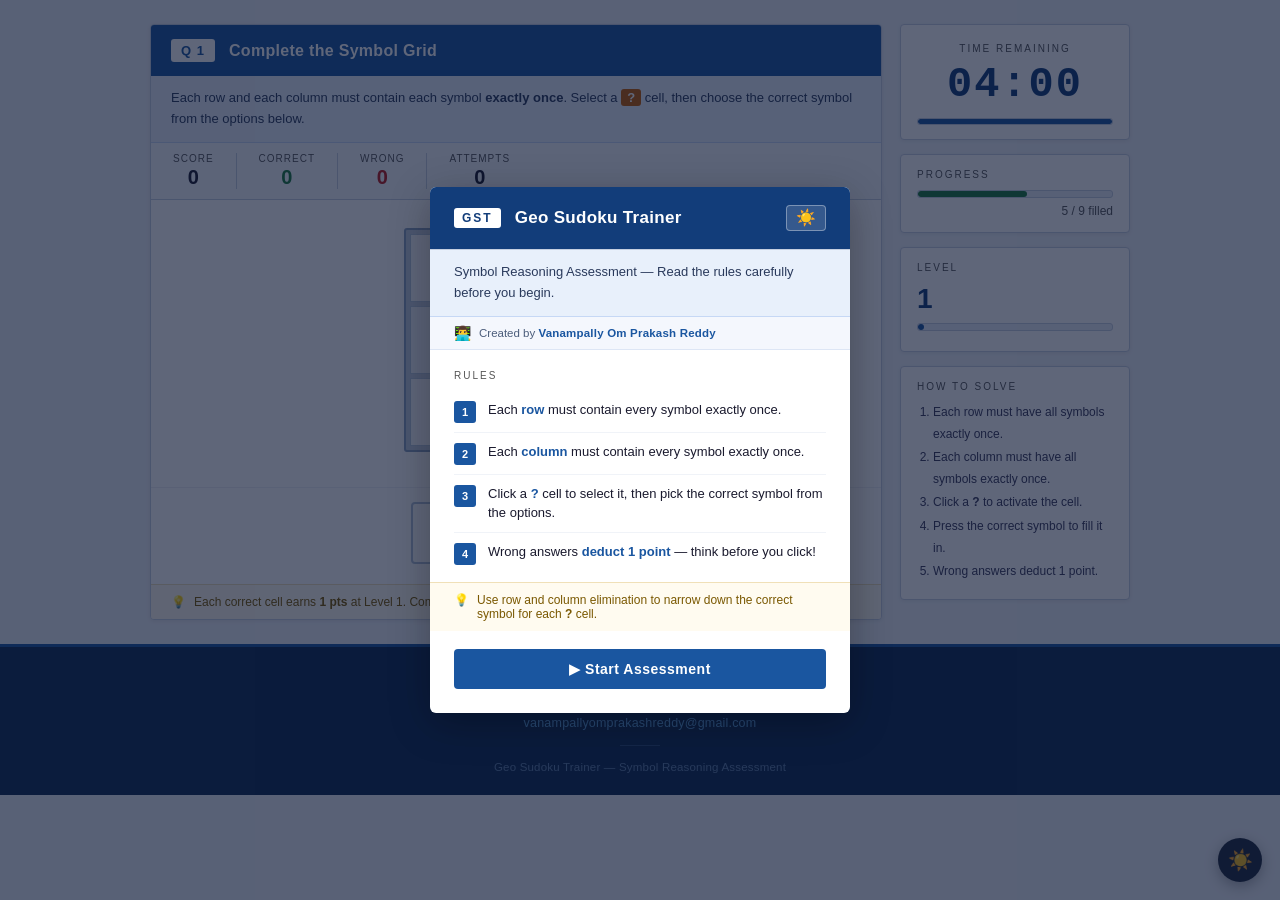
==== games/geo-sudoku/index.html @ 139694fa "Game based aptitude initial commit" ====
<!DOCTYPE html>
<html lang="en">
<head>
<meta charset="UTF-8">
<meta name="viewport" content="width=device-width, initial-scale=1.0">
<title>Geo Sudoku Trainer — Symbol Reasoning</title>
<link rel="stylesheet" href="styles/style.css">
<link rel="stylesheet" href="styles/darkMode.css">
<style>
  /* ── Start Screen Overlay ── */
  #start-overlay {
    position: fixed;
    inset: 0;
    background: rgba(10, 20, 50, 0.65);
    display: flex;
    align-items: center;
    justify-content: center;
    z-index: 9999;
  }
  #start-overlay.hidden {
    display: none;
  }

  #start-box {
    background: #ffffff;
    border-radius: 6px;
    width: 420px;
    box-shadow: 0 10px 40px rgba(0, 0, 0, 0.3);
    overflow: hidden;
    animation: modal-in 0.25s ease;
    font-family: Arial, Helvetica, sans-serif;
  }

  @keyframes modal-in {
    from { transform: translateY(30px) scale(0.97); opacity: 0; }
    to   { transform: translateY(0) scale(1);       opacity: 1; }
  }

  /* Header — mirrors #modal-header */
  #start-header {
    background: #123d7a;
    color: white;
    padding: 18px 24px;
    display: flex;
    align-items: center;
    gap: 14px;
  }

  #start-logo-badge {
    background: white;
    color: #123d7a;
    font-size: 12px;
    font-weight: 700;
    padding: 3px 8px;
    border-radius: 3px;
    letter-spacing: 2px;
  }

  #start-title {
    font-size: 17px;
    font-weight: 700;
    color: white;
    letter-spacing: 0.3px;
  }

  /* Theme toggle inside the header */
  #start-theme-toggle {
    margin-left: auto;
    background: rgba(255, 255, 255, 0.15);
    border: 1px solid rgba(255, 255, 255, 0.35);
    border-radius: 4px;
    padding: 4px 9px;
    font-size: 16px;
    cursor: pointer;
    line-height: 1;
    transition: background 0.15s;
    flex-shrink: 0;
  }
  #start-theme-toggle:hover {
    background: rgba(255, 255, 255, 0.28);
  }

  #start-divider {
    height: 1px;
    background: #c5cfe0;
  }

  /* Subtitle strip — mirrors #question-text */
  #start-subtitle {
    background: #e8f0fb;
    border-bottom: 1px solid #c6d8f5;
    padding: 12px 24px;
    font-size: 13px;
    color: #2a3a5c;
    line-height: 1.6;
  }

  /* ── "Created by" strip inside the start card ── */
  #start-creator {
    background: #f4f7fd;
    border-bottom: 1px solid #dde6f5;
    padding: 8px 24px;
    display: flex;
    align-items: center;
    gap: 8px;
    font-size: 11.5px;
    color: #4a5c7a;
    font-family: Arial, Helvetica, sans-serif;
  }

  #start-creator .creator-icon {
    font-size: 14px;
    flex-shrink: 0;
  }

  #start-creator .creator-name {
    font-weight: 700;
    color: #1a56a0;
    letter-spacing: 0.2px;
  }

  /* Rules block */
  #start-rules {
    padding: 20px 24px 8px;
  }

  #start-rules-label {
    font-size: 10px;
    letter-spacing: 2px;
    color: #555;
    text-transform: uppercase;
    margin-bottom: 10px;
  }

  /* Mirrors .result-row pattern */
  .start-rule-row {
    display: flex;
    align-items: flex-start;
    gap: 12px;
    padding: 9px 0;
    border-bottom: 1px solid #f0f3f8;
    font-size: 13px;
    color: #1a1a2e;
    line-height: 1.5;
  }

  .start-rule-row:last-child {
    border-bottom: none;
  }

  .rule-num {
    background: #1a56a0;
    color: white;
    font-size: 11px;
    font-weight: 700;
    min-width: 22px;
    height: 22px;
    border-radius: 3px;
    display: flex;
    align-items: center;
    justify-content: center;
    flex-shrink: 0;
    margin-top: 1px;
  }

  .rule-text strong {
    color: #1a56a0;
  }

  /* Warning strip — mirrors #hint-bar */
  #start-hint {
    background: #fffbf0;
    border-top: 1px solid #f0e0b8;
    padding: 10px 24px;
    font-size: 12px;
    color: #7a5800;
    display: flex;
    gap: 8px;
    align-items: flex-start;
  }

  /* Start button — mirrors #restart-btn */
  #start-btn {
    display: block;
    width: calc(100% - 48px);
    margin: 18px 24px 24px;
    padding: 12px;
    background: #1a56a0;
    color: white;
    border: none;
    border-radius: 4px;
    font-size: 14px;
    font-weight: 700;
    font-family: Arial, Helvetica, sans-serif;
    letter-spacing: 0.5px;
    cursor: pointer;
    transition: background 0.15s;
  }

  #start-btn:hover {
    background: #123d7a;
  }

  /* ── Dark-mode overrides for the start box ── */
  [data-theme="dark"] #start-box {
    background: #1e2a40;
  }
  [data-theme="dark"] #start-divider {
    background: #2e3f5c;
  }
  [data-theme="dark"] #start-subtitle {
    background: #162236;
    border-color: #2a3f60;
    color: #a8c0e0;
  }
  [data-theme="dark"] #start-creator {
    background: #182535;
    border-color: #253a56;
    color: #7a9ac0;
  }
  [data-theme="dark"] #start-creator .creator-name {
    color: #5fa0e8;
  }
  [data-theme="dark"] #start-rules-label {
    color: #8a9ab8;
  }
  [data-theme="dark"] .start-rule-row {
    border-color: #2a3a55;
    color: #d0dff5;
  }
  [data-theme="dark"] .rule-text strong {
    color: #5fa0e8;
  }
  [data-theme="dark"] #start-hint {
    background: #2a2010;
    border-color: #5a4010;
    color: #c8a84a;
  }
  [data-theme="dark"] #start-btn {
    background: #1a56a0;
  }
  [data-theme="dark"] #start-btn:hover {
    background: #123d7a;
  }

  /* ── Page Footer ── */
  #page-footer {
    width: 100%;
    background: #0d2a52;
    color: #a0b8d8;
    text-align: center;
    padding: 18px 24px;
    font-family: Arial, Helvetica, sans-serif;
    font-size: 12.5px;
    line-height: 1.8;
    letter-spacing: 0.2px;
    border-top: 3px solid #1a56a0;
    box-sizing: border-box;
  }

  #page-footer .footer-dev-label {
    font-size: 10px;
    letter-spacing: 2.5px;
    text-transform: uppercase;
    color: #5a85b8;
    margin-bottom: 4px;
  }

  #page-footer .footer-dev-name {
    font-size: 14px;
    font-weight: 700;
    color: #e0ecff;
    letter-spacing: 0.4px;
  }

  #page-footer .footer-dev-email a {
    color: #5fa8e8;
    text-decoration: none;
    font-size: 12.5px;
    transition: color 0.15s;
  }

  #page-footer .footer-dev-email a:hover {
    color: #90c8ff;
    text-decoration: underline;
  }

  #page-footer .footer-divider {
    display: inline-block;
    width: 40px;
    height: 1px;
    background: #2a4a78;
    margin: 8px auto;
    vertical-align: middle;
  }

  #page-footer .footer-product {
    font-size: 11.5px;
    color: #6080a8;
  }

  [data-theme="dark"] #page-footer {
    background: #0a1a30;
    border-color: #1a3a6a;
  }
</style>
</head>

<body>

<!-- ── Start Screen ── -->
<div id="start-overlay">
  <div id="start-box">

    <div id="start-header">
      <div id="start-logo-badge">GST</div>
      <div id="start-title">Geo Sudoku Trainer</div>
      <!-- Theme toggle lives here so it's always above the overlay -->
      <button id="start-theme-toggle" onclick="toggleTheme()" title="Toggle dark / light mode">☀️</button>
    </div>

    <div id="start-divider"></div>

    <div id="start-subtitle">
      Symbol Reasoning Assessment &mdash; Read the rules carefully before you begin.
    </div>

    <!-- ── Developer credit inside the start card ── -->
    <div id="start-creator">
      <span class="creator-icon">👨‍💻</span>
      <span>Created by <span class="creator-name">Vanampally Om Prakash Reddy</span></span>
    </div>

    <div id="start-rules">
      <div id="start-rules-label">Rules</div>

      <div class="start-rule-row">
        <div class="rule-num">1</div>
        <div class="rule-text">Each <strong>row</strong> must contain every symbol exactly once.</div>
      </div>
      <div class="start-rule-row">
        <div class="rule-num">2</div>
        <div class="rule-text">Each <strong>column</strong> must contain every symbol exactly once.</div>
      </div>
      <div class="start-rule-row">
        <div class="rule-num">3</div>
        <div class="rule-text">Click a <strong>?</strong> cell to select it, then pick the correct symbol from the options.</div>
      </div>
      <div class="start-rule-row">
        <div class="rule-num">4</div>
        <div class="rule-text">Wrong answers <strong>deduct 1 point</strong> — think before you click!</div>
      </div>
    </div>

    <div id="start-hint">
      <span>💡</span>
      <span>Use row and column elimination to narrow down the correct symbol for each <strong>?</strong> cell.</span>
    </div>

    <button id="start-btn" onclick="startGame()">&#9654; Start Assessment</button>
    <button id="resume-btn" onclick="resumeSavedGame()" style="display:none;
      width: calc(100% - 48px); margin: 0 24px 12px; padding: 12px;
      background: #1a7a3c; color: white; border: none; border-radius: 4px;
      font-size: 14px; font-weight: 700; font-family: Arial, Helvetica, sans-serif;
      letter-spacing: 0.5px; cursor: pointer; transition: background 0.15s;">
      &#9654; Resume Game
    </button>

  </div>
</div>

<!-- Main Content -->
<div id="wrapper">

  <!-- Left Panel: Question Area -->
  <div id="question-panel">

    <div id="question-header">
      <div id="qnum-badge">Q <span id="level">1</span> </div>
      <div id="question-title">Complete the Symbol Grid</div>
    </div>

    <div id="question-text">
      Each row and each column must contain each symbol <strong>exactly once</strong>.
      Select a <span class="hl">?</span> cell, then choose the correct symbol from the options below.
    </div>

    <!-- Status strip -->
    <div id="status-strip">
      <div class="status-item">
        <span class="status-label">Score</span>
        <span class="status-val" id="score">0</span>
      </div>
      <div class="status-divider"></div>
      <div class="status-item">
        <span class="status-label">Correct</span>
        <span class="status-val green" id="correct">0</span>
      </div>
      <div class="status-divider"></div>
      <div class="status-item">
        <span class="status-label">Wrong</span>
        <span class="status-val red" id="wrong">0</span>
      </div>
      <div class="status-divider"></div>
      <div class="status-item">
        <span class="status-label">Attempts</span>
        <span class="status-val" id="attempts">0</span>
      </div>
    </div>

    <!-- The Grid -->
    <div id="board-area">
      <div id="board"></div>
    </div>

    <!-- Symbol Options -->
    <div id="options-label">&#9660; SELECT SYMBOL</div>
    <div id="options"></div>

    <!-- Instruction footer -->
    <div id="hint-bar">
      <span>💡</span>
      <span id="hint-text">Click on any <strong>?</strong> cell to select it, then pick the correct symbol from the choices above.</span>
    </div>

  </div>

  <!-- Right Panel: Timer + Progress -->
  <div id="side-panel">

    <div id="timer-card">
      <div id="timer-label">TIME REMAINING</div>
      <div id="timer-display">
        <span id="timer-min">04</span><span id="timer-colon">:</span><span id="timer-sec">00</span>
      </div>
      <div id="timer-bar-bg">
        <div id="timer-bar-fill"></div>
      </div>
    </div>

    <div id="progress-card">
      <div class="side-card-title">PROGRESS</div>
      <div id="progress-bar-bg">
        <div id="progress-bar-fill"></div>
      </div>
      <div id="progress-label"><span id="filled-count">0</span> / <span id="total-count">9</span> filled</div>
    </div>

    <div id="level-card">
      <div class="side-card-title">LEVEL</div>
      <div id="level-display"><span id="level2">1</span></div>
      <div id="level-bar-bg"><div id="level-bar-fill"></div></div>
    </div>

    <div id="instructions-card">
      <div class="side-card-title">HOW TO SOLVE</div>
      <ol id="how-to">
        <li>Each row must have all symbols exactly once.</li>
        <li>Each column must have all symbols exactly once.</li>
        <li>Click a <strong>?</strong> to activate the cell.</li>
        <li>Press the correct symbol to fill it in.</li>
        <li>Wrong answers deduct 1 point.</li>
      </ol>
    </div>

  </div>

</div>

<!-- End Screen Modal -->
<div id="modal-overlay" class="hidden">
  <div id="modal-box">
    <div id="modal-header">
      <div id="modal-title">Assessment Complete</div>
    </div>
    <div id="modal-divider"></div>
    <div id="result-grid">
      <div class="result-row">
        <span class="result-label">Final Score</span>
        <span class="result-val accent" id="res-score">0</span>
      </div>
      <div class="result-row">
        <span class="result-label">Level Reached</span>
        <span class="result-val" id="res-level">1</span>
      </div>
      <div class="result-row">
        <span class="result-label">Total Attempts</span>
        <span class="result-val" id="res-attempts">0</span>
      </div>
      <div class="result-row">
        <span class="result-label">Correct Answers</span>
        <span class="result-val green" id="res-correct">0</span>
      </div>
      <div class="result-row">
        <span class="result-label">Wrong Answers</span>
        <span class="result-val red" id="res-wrong">0</span>
      </div>
      <div class="result-row">
        <span class="result-label">Accuracy</span>
        <span class="result-val" id="res-accuracy">—</span>
      </div>
    </div>
    <div id="modal-divider2"></div>
    <div id="accuracy-wrap">
      <div id="acc-label-row"><span>Accuracy</span><span id="acc-pct">0%</span></div>
      <div id="acc-bar-bg"><div id="acc-bar-fill"></div></div>
    </div>
    <button id="restart-btn" onclick="restartGame()">&#8634; Restart Assessment</button>
  </div>
</div>

<script src="js/regions.js"></script>
<script src="js/validator.js"></script>
<script src="js/solver.js"></script>
<script src="js/generator.js"></script>
<script src="js/board.js"></script>
<script src="js/game.js"></script>

<script>
  /* ── Theme helpers ── */
  function applyTheme(theme) {
    document.documentElement.setAttribute('data-theme', theme);
    const icon = theme === 'dark' ? '🌙' : '☀️';
    // Keep both toggle buttons in sync
    const t1 = document.getElementById('start-theme-toggle');
    const t2 = document.getElementById('theme-toggle');
    if (t1) t1.innerText = icon;
    if (t2) t2.innerText = icon;
    localStorage.setItem('theme', theme);
  }

  function toggleTheme() {
    const current = document.documentElement.getAttribute('data-theme');
    applyTheme(current === 'dark' ? 'light' : 'dark');
  }

  /* Apply saved theme immediately on load */
  (function () {
    const saved = localStorage.getItem('theme') || 'light';
    applyTheme(saved);
  })();

  /* ── Game bootstrap ── */
  window.addEventListener('DOMContentLoaded', () => {
    // Check for a saved in-progress session and update the start overlay buttons
    const saved = localStorage.getItem('geoSudoku_state');
    if (saved) {
      try {
        const s = JSON.parse(saved);
        if (s && s.gameStarted) {
          // Offer Resume as the primary action
          const resumeBtn = document.getElementById('resume-btn');
          const startBtn  = document.getElementById('start-btn');
          if (resumeBtn) resumeBtn.style.display = 'block';
          if (startBtn)  {
            startBtn.textContent = '↺ New Game (reset progress)';
            startBtn.style.background = '#6b7280';
          }
        }
      } catch (e) { /* malformed save — ignore */ }
    }
  });

  // Resume the existing saved session (skips the start overlay logic in game.js
  // since window.onload already handles it; we just dismiss the overlay here).
  function resumeSavedGame() {
    document.getElementById('start-overlay').classList.add('hidden');
    // game.js window.onload has already restored state and started the timer
    // when it detected gameStarted=true, so nothing more to do here.
  }

  function startGame() {
    // New game — clear any existing save first
    try { localStorage.removeItem('geoSudoku_state'); } catch(e) {}
    document.getElementById('start-overlay').classList.add('hidden');
    if (typeof initGame === 'function') initGame();
  }
</script>

<!-- Floating toggle shown after the overlay closes -->
<button id="theme-toggle" onclick="toggleTheme()" title="Toggle dark / light mode">☀️</button>

<!-- ── Page Footer ── -->
<footer id="page-footer">
  <div class="footer-dev-label">Developed by</div>
  <div class="footer-dev-name">Vanampally Om Prakash Reddy</div>
  <div class="footer-dev-email">
    <a href="mailto:vanampallyomprakashreddy@gmail.com">vanampallyomprakashreddy@gmail.com</a>
  </div>
  <div><span class="footer-divider"></span></div>
  <div class="footer-product">Geo Sudoku Trainer &mdash; Symbol Reasoning Assessment</div>
</footer>

</body>
</html>
---- games/geo-sudoku/styles/style.css ----
/* ======================================================
   GEO SUDOKU — Exam / Aptitude Test Aesthetic
   Font: Arial (system default, as required)
   Theme: TCS/Infosys-style online assessment UI
   ====================================================== */

*, *::before, *::after {
  box-sizing: border-box;
  margin: 0;
  padding: 0;
}

:root {
  --blue:       #1a56a0;
  --blue-dark:  #123d7a;
  --blue-light: #e8f0fb;
  --blue-mid:   #c6d8f5;
  --green:      #1a7a3c;
  --green-bg:   #e6f5ec;
  --red:        #b91c1c;
  --red-bg:     #fde8e8;
  --orange:     #c45c00;
  --orange-bg:  #fff0e0;
  --text:       #1a1a2e;
  --muted:      #555;
  --border:     #c5cfe0;
  --bg:         #edf1f7;
  --white:      #ffffff;
  --cell-size:  68px;
  --radius:     4px;
}

/* ── Base ── */
body {
  font-family: Arial, Helvetica, sans-serif;
  background: var(--bg);
  color: var(--text);
  font-size: 14px;
  min-height: 100vh;
}

/* ── Exam Header ── */
#exam-header {
  background: var(--blue-dark);
  color: white;
  display: flex;
  align-items: center;
  justify-content: space-between;
  padding: 10px 28px;
  border-bottom: 3px solid var(--blue);
  position: sticky;
  top: 0;
  z-index: 50;
}

#exam-branding {
  display: flex;
  align-items: center;
  gap: 14px;
}

#exam-logo {
  background: white;
  color: var(--blue-dark);
  font-size: 13px;
  font-weight: 700;
  padding: 4px 10px;
  border-radius: 3px;
  letter-spacing: 2px;
}

#exam-name {
  font-size: 15px;
  font-weight: 700;
  letter-spacing: 0.5px;
  opacity: 0.95;
}

#exam-meta {
  display: flex;
  gap: 12px;
}

.meta-pill {
  background: rgba(255,255,255,0.12);
  border: 1px solid rgba(255,255,255,0.2);
  border-radius: 3px;
  padding: 4px 10px;
  font-size: 12px;
  color: #d0ddf5;
}

.meta-pill strong {
  color: white;
}

/* ── Layout ── */
#wrapper {
  display: flex;
  gap: 0;
  max-width: 1020px;
  margin: 0 auto;
  padding: 24px 20px;
  align-items: flex-start;
}

/* ── Question Panel ── */
#question-panel {
  flex: 1;
  background: var(--white);
  border: 1px solid var(--border);
  border-radius: var(--radius);
  overflow: hidden;
  box-shadow: 0 1px 4px rgba(0,0,0,0.08);
}

#question-header {
  background: var(--blue);
  color: white;
  padding: 14px 20px;
  display: flex;
  align-items: center;
  gap: 14px;
}

#qnum-badge {
  background: white;
  color: var(--blue);
  font-size: 13px;
  font-weight: 700;
  padding: 4px 10px;
  border-radius: 3px;
  letter-spacing: 1px;
  white-space: nowrap;
}

#qnum-of {
  font-weight: 400;
  opacity: 0.7;
  font-size: 11px;
}

#question-title {
  font-size: 16px;
  font-weight: 700;
  letter-spacing: 0.3px;
}

#question-text {
  background: var(--blue-light);
  border-bottom: 1px solid var(--blue-mid);
  padding: 12px 20px;
  font-size: 13px;
  color: #2a3a5c;
  line-height: 1.6;
}

#question-text .hl {
  background: var(--orange);
  color: white;
  padding: 1px 6px;
  border-radius: 3px;
  font-weight: 700;
}

/* ── Status Strip ── */
#status-strip {
  display: flex;
  align-items: center;
  background: #f7f9fd;
  border-bottom: 1px solid var(--border);
  padding: 0;
}

.status-item {
  display: flex;
  flex-direction: column;
  align-items: center;
  padding: 10px 22px;
  gap: 2px;
}

.status-label {
  font-size: 10px;
  text-transform: uppercase;
  letter-spacing: 1px;
  color: var(--muted);
}

.status-val {
  font-size: 20px;
  font-weight: 700;
  color: var(--text);
}

.status-val.green { color: var(--green); }
.status-val.red   { color: var(--red); }

.status-divider {
  width: 1px;
  height: 36px;
  background: var(--border);
  flex-shrink: 0;
}

/* ── Board Area ── */
#board-area {
  padding: 28px 20px 20px;
  display: flex;
  justify-content: center;
  background: var(--white);
}

#board {
  display: grid;
  gap: 4px;
  background: var(--border);
  border: 2px solid #8aa0c0;
  padding: 4px;
  border-radius: 3px;
}

/* ── Cell ── */
.cell {
  width: var(--cell-size);
  height: var(--cell-size);
  background: var(--white);
  border: 1.5px solid #b8c8de;
  display: flex;
  align-items: center;
  justify-content: center;
  font-size: 26px;
  cursor: default;
  user-select: none;
  position: relative;
  transition: background 0.1s, border-color 0.1s;
}

.cell.blank {
  cursor: pointer;
  background: #fafcff;
  color: #8a9ab8;
  font-size: 18px;
  font-weight: 700;
  font-family: Arial, Helvetica, sans-serif;
}

.cell.blank:hover {
  background: var(--blue-light);
  border-color: var(--blue);
}

.cell.active {
  background: #fff8e0;
  border: 2.5px solid var(--orange);
  box-shadow: inset 0 0 0 1px var(--orange);
  color: var(--orange);
}

.cell.given {
  background: #f2f5fb;
  color: var(--blue-dark);
  font-weight: 700;
  cursor: default;
}

.cell.correct-flash {
  background: var(--green-bg);
  border-color: var(--green);
  animation: flash-correct 0.35s ease;
}

.cell.wrong-flash {
  background: var(--red-bg);
  border-color: var(--red);
  animation: shake 0.3s ease;
}

@keyframes flash-correct {
  0%   { transform: scale(0.9); }
  60%  { transform: scale(1.08); }
  100% { transform: scale(1); }
}

@keyframes shake {
  0%,100% { transform: translateX(0); }
  25%     { transform: translateX(-5px); }
  75%     { transform: translateX(5px); }
}

/* Row/column highlight for active cell */
.cell.highlight-rc {
  background: #eef3fc;
}

/* ── Options Label ── */
#options-label {
  text-align: center;
  font-size: 10px;
  letter-spacing: 2px;
  color: var(--muted);
  padding: 4px 0 0;
  background:var(--white);
}

/* ── Options ── */
#options {
  display: flex;
  justify-content: center;
  gap: 12px;
  padding: 14px 20px 20px;
  background:var(--white);
  border-top: 1px solid #eef0f5;
  flex-wrap: wrap;
}

.option {
  width: 62px;
  height: 62px;
  background: var(--white);
  border: 2px solid #b0c0d8;
  border-radius: 4px;
  display: flex;
  align-items: center;
  justify-content: center;
  font-size: 26px;
  cursor: pointer;
  transition: all 0.1s ease;
  user-select: none;
  position: relative;
}

.option:hover {
  background: var(--blue-light);
  border-color: var(--blue);
  transform: translateY(-2px);
  box-shadow: 0 3px 8px rgba(26,86,160,0.18);
}

.option:active {
  transform: translateY(0) scale(0.95);
}

/* ── Hint Bar ── */
#hint-bar {
  background: #fffbf0;
  border-top: 1px solid #f0e0b8;
  padding: 10px 20px;
  font-size: 12px;
  color: #7a5800;
  display: flex;
  gap: 8px;
  align-items: flex-start;
}

/* ── Side Panel ── */
#side-panel {
  width: 230px;
  flex-shrink: 0;
  margin-left: 18px;
  display: flex;
  flex-direction: column;
  gap: 14px;
}

/* ── Timer Card ── */
#timer-card {
  background: var(--white);
  border: 1px solid var(--border);
  border-radius: var(--radius);
  padding: 18px 16px 14px;
  text-align: center;
  box-shadow: 0 1px 4px rgba(0,0,0,0.07);
}

#timer-label {
  font-size: 10px;
  letter-spacing: 2px;
  color: var(--muted);
  margin-bottom: 10px;
}

#timer-display {
  font-size: 42px;
  font-weight: 700;
  color: var(--blue-dark);
  font-variant-numeric: tabular-nums;
  letter-spacing: 2px;
  line-height: 1;
  margin-bottom: 12px;
  font-family: 'Courier New', Courier, monospace;
}

#timer-display.warning { color: var(--orange); }
#timer-display.danger  { color: var(--red); animation: blink 0.8s step-end infinite; }

@keyframes blink {
  50% { opacity: 0.4; }
}

#timer-colon {
  animation: colon-blink 1s step-end infinite;
}
@keyframes colon-blink {
  50% { opacity: 0; }
}

#timer-bar-bg {
  background: #e8eef8;
  border-radius: 3px;
  height: 7px;
  overflow: hidden;
  border: 1px solid var(--border);
}

#timer-bar-fill {
  height: 100%;
  background: var(--blue);
  border-radius: 3px;
  transition: width 0.9s linear, background 0.5s;
  width: 100%;
}

/* ── Side Cards ── */
#progress-card,
#level-card,
#instructions-card {
  background: var(--white);
  border: 1px solid var(--border);
  border-radius: var(--radius);
  padding: 14px 16px;
  box-shadow: 0 1px 4px rgba(0,0,0,0.07);
}

.side-card-title {
  font-size: 10px;
  letter-spacing: 2px;
  color: var(--muted);
  margin-bottom: 10px;
  text-transform: uppercase;
}

#progress-bar-bg,
#level-bar-bg {
  background: #e8eef8;
  border-radius: 3px;
  height: 8px;
  overflow: hidden;
  border: 1px solid var(--border);
  margin-bottom: 6px;
}

#progress-bar-fill {
  height: 100%;
  background: var(--green);
  border-radius: 3px;
  transition: width 0.3s ease;
  width: 0%;
}

#level-bar-fill {
  height: 100%;
  background: var(--blue);
  border-radius: 3px;
  transition: width 0.4s ease;
  width: 3%;
}

#progress-label {
  font-size: 12px;
  color: var(--muted);
  text-align: right;
}

#level-display {
  font-size: 28px;
  font-weight: 700;
  color: var(--blue-dark);
  margin-bottom: 8px;
}

#level-max {
  font-size: 14px;
  font-weight: 400;
  color: var(--muted);
}

#how-to {
  padding-left: 16px;
  font-size: 12px;
  color: #3a3a5a;
  line-height: 1.8;
}

#how-to li {
  margin-bottom: 2px;
}

/* ── Modal Overlay ── */
#modal-overlay {
  position: fixed;
  inset: 0;
  background: rgba(10, 20, 50, 0.65);
  display: flex;
  align-items: center;
  justify-content: center;
  z-index: 200;
}

#modal-overlay.hidden {
  display: none;
}

#modal-box {
  background: var(--white);
  border-radius: 6px;
  width: 420px;
  box-shadow: 0 10px 40px rgba(0,0,0,0.3);
  overflow: hidden;
  animation: modal-in 0.25s ease;
}

@keyframes modal-in {
  from { transform: translateY(30px) scale(0.97); opacity: 0; }
  to   { transform: translateY(0) scale(1);       opacity: 1; }
}

#modal-header {
  background: var(--blue-dark);
  color: white;
  padding: 18px 24px;
  display: flex;
  align-items: center;
  gap: 14px;
}

#modal-logo {
  background: white;
  color: var(--blue-dark);
  font-size: 12px;
  font-weight: 700;
  padding: 3px 8px;
  border-radius: 3px;
  letter-spacing: 2px;
}

#modal-title {
  font-size: 17px;
  font-weight: 700;
}

#modal-divider,
#modal-divider2 {
  height: 1px;
  background: var(--border);
}

#result-grid {
  padding: 20px 24px 16px;
  display: flex;
  flex-direction: column;
  gap: 0;
}

.result-row {
  display: flex;
  justify-content: space-between;
  align-items: center;
  padding: 9px 0;
  border-bottom: 1px solid #f0f3f8;
  font-size: 14px;
}

.result-row:last-child { border-bottom: none; }

.result-label { color: var(--muted); }

.result-val {
  font-weight: 700;
  font-size: 16px;
  color: var(--text);
}

.result-val.accent { color: var(--blue); font-size: 22px; }
.result-val.green  { color: var(--green); }
.result-val.red    { color: var(--red); }

#accuracy-wrap {
  padding: 14px 24px 4px;
}

#acc-label-row {
  display: flex;
  justify-content: space-between;
  font-size: 12px;
  color: var(--muted);
  margin-bottom: 6px;
}

#acc-pct { font-weight: 700; color: var(--text); }

#acc-bar-bg {
  background: #e8eef8;
  border-radius: 3px;
  height: 8px;
  overflow: hidden;
}

#acc-bar-fill {
  height: 100%;
  background: var(--green);
  border-radius: 3px;
  width: 0%;
  transition: width 1s ease 0.2s;
}

#restart-btn {
  display: block;
  width: calc(100% - 48px);
  margin: 18px 24px 24px;
  padding: 12px;
  background: var(--blue);
  color: white;
  border: none;
  border-radius: 4px;
  font-size: 14px;
  font-weight: 700;
  font-family: Arial, Helvetica, sans-serif;
  letter-spacing: 0.5px;
  cursor: pointer;
  transition: background 0.15s;
}

#restart-btn:hover {
  background: var(--blue-dark);
}

/* ── Responsive ── */
@media (max-width: 720px) {
  :root { --cell-size: 54px; }
  #wrapper { flex-direction: column; padding: 12px; }
  #side-panel { width: 100%; margin-left: 0; flex-direction: row; flex-wrap: wrap; }
  #timer-card { flex: 1; min-width: 160px; }
  #progress-card, #level-card { flex: 1; min-width: 120px; }
  #instructions-card { width: 100%; }
  #exam-meta { display: none; }
  #modal-box { width: 92vw; }
}
---- games/geo-sudoku/styles/darkMode.css ----
[data-theme="dark"] {
  --bg: #0b1220;
  --white: #111827;
  --text: #e5e7eb;
  --muted: #9ca3af;
  --border: #1f2937;

  --blue: #3b82f6;
  --blue-dark: #1e40af;
  --blue-light: #0f172a;
  --blue-mid: #1f2a44;

  --green: #22c55e;
  --green-bg: #052e1a;

  --red: #ef4444;
  --red-bg: #3b0a0a;

  --orange: #f97316;
  --orange-bg: #3a1a05;
}

/* ── Base ── */
[data-theme="dark"] body {
  background: var(--bg);
  color: var(--text);
}

/* ── Panels ── */
[data-theme="dark"] #question-panel,
[data-theme="dark"] #timer-card,
[data-theme="dark"] #progress-card,
[data-theme="dark"] #level-card,
[data-theme="dark"] #instructions-card,
[data-theme="dark"] #modal-box,
[data-theme="dark"] #start-box {
  background: var(--white);
  border-color: var(--border);
}

/* ── Header ── */
[data-theme="dark"] #exam-header {
  background: #020617;
  border-bottom-color: var(--blue);
}

/* ── Question Text ── */
[data-theme="dark"] #question-text {
  background: #020617;
  color: #cbd5f5;
  border-bottom: 1px solid var(--border);
}

/* ── Board ── */
[data-theme="dark"] #board {
  background: #020617;
  border-color: #334155;
}

/* ── Cells ── */
[data-theme="dark"] .cell {
  background: #111827;
  border-color: #374151;
  color: var(--text);
}

[data-theme="dark"] .cell.blank {
  background: #020617;
  color: #64748b;
}

[data-theme="dark"] .cell.blank:hover {
  background: #1e293b;
  border-color: var(--blue);
}

[data-theme="dark"] .cell.given {
  background: #1f2937;
  color: #93c5fd;
}

[data-theme="dark"] .cell.active {
  background: #3a2a05;
  border-color: var(--orange);
  color: var(--orange);
}

/* Row/column highlight */
[data-theme="dark"] .cell.highlight-rc {
  background: #172033;
}

/* ── Options ── */
[data-theme="dark"] .option {
  background: #111827;
  border-color: #374151;
  color: var(--text);
}

[data-theme="dark"] .option:hover {
  background: #1e293b;
  border-color: var(--blue);
}

/* ── Status Strip ── */
[data-theme="dark"] #status-strip {
  background: #020617;
  border-bottom: 1px solid var(--border);
}

/* ── Timer Bar ── */
[data-theme="dark"] #timer-bar-bg,
[data-theme="dark"] #progress-bar-bg,
[data-theme="dark"] #level-bar-bg,
[data-theme="dark"] #acc-bar-bg {
  background: #020617;
  border-color: var(--border);
}

/* ── Hint Bar ── */
[data-theme="dark"] #hint-bar {
  background: #1a1205;
  border-top: 1px solid #3a2a05;
  color: #facc15;
}

/* ── Modal ── */
[data-theme="dark"] #modal-header {
  background: #020617;
}

/* ── Scroll / subtle polish ── */
[data-theme="dark"] * {
  scrollbar-color: #334155 #020617;
}

/* ── Toggle Button (icon button) ── */
#theme-toggle {
  position: fixed;
  bottom: 18px;
  right: 18px;
  width: 44px;
  height: 44px;
  border-radius: 50%;
  border: none;
  background: #1e293b;
  color: #facc15;
  font-size: 20px;
  cursor: pointer;
  display: flex;
  align-items: center;
  justify-content: center;
  z-index: 999;
  box-shadow: 0 4px 14px rgba(0,0,0,0.3);
  transition: transform 0.15s ease, background 0.2s;
}

#theme-toggle:hover {
  transform: scale(1.1);
}

[data-theme="dark"] #theme-toggle {
  background: #facc15;
  color: #020617;
}
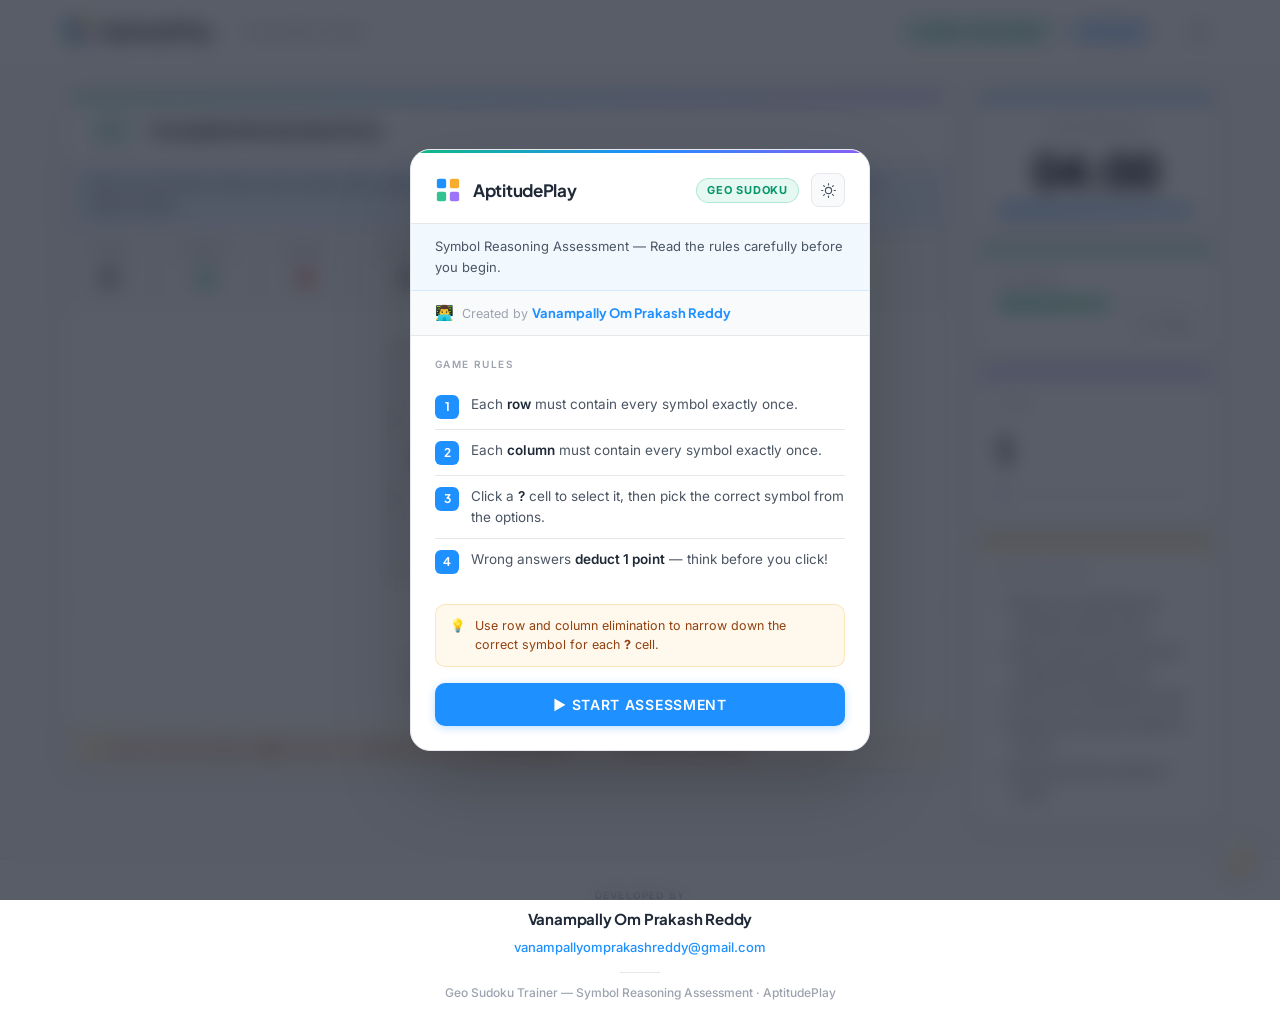
==== commit f808333e: "Updated the UI of all games to look similar to the landing page" ====
--- a/games/geo-sudoku/index.html
+++ b/games/geo-sudoku/index.html
@@ -1,338 +1,404 @@
 <!DOCTYPE html>
-<html lang="en">
+<html lang="en" data-theme="light">
 <head>
 <meta charset="UTF-8">
 <meta name="viewport" content="width=device-width, initial-scale=1.0">
-<title>Geo Sudoku Trainer — Symbol Reasoning</title>
+<title>Geo Sudoku Trainer — AptitudePlay</title>
+<link rel="preconnect" href="https://fonts.googleapis.com">
+<link rel="preconnect" href="https://fonts.gstatic.com" crossorigin>
+<link href="https://fonts.googleapis.com/css2?family=Plus+Jakarta+Sans:wght@400;600;700;800&family=Inter:wght@400;500;600&display=swap" rel="stylesheet">
 <link rel="stylesheet" href="styles/style.css">
 <link rel="stylesheet" href="styles/darkMode.css">
 <style>
-  /* ── Start Screen Overlay ── */
-  #start-overlay {
-    position: fixed;
-    inset: 0;
-    background: rgba(10, 20, 50, 0.65);
-    display: flex;
-    align-items: center;
-    justify-content: center;
-    z-index: 9999;
-  }
-  #start-overlay.hidden {
-    display: none;
-  }
-
-  #start-box {
-    background: #ffffff;
-    border-radius: 6px;
-    width: 420px;
-    box-shadow: 0 10px 40px rgba(0, 0, 0, 0.3);
-    overflow: hidden;
-    animation: modal-in 0.25s ease;
-    font-family: Arial, Helvetica, sans-serif;
-  }
-
-  @keyframes modal-in {
-    from { transform: translateY(30px) scale(0.97); opacity: 0; }
-    to   { transform: translateY(0) scale(1);       opacity: 1; }
-  }
-
-  /* Header — mirrors #modal-header */
-  #start-header {
-    background: #123d7a;
-    color: white;
-    padding: 18px 24px;
-    display: flex;
-    align-items: center;
-    gap: 14px;
-  }
-
-  #start-logo-badge {
-    background: white;
-    color: #123d7a;
-    font-size: 12px;
-    font-weight: 700;
-    padding: 3px 8px;
-    border-radius: 3px;
-    letter-spacing: 2px;
-  }
-
-  #start-title {
-    font-size: 17px;
-    font-weight: 700;
-    color: white;
-    letter-spacing: 0.3px;
-  }
-
-  /* Theme toggle inside the header */
-  #start-theme-toggle {
-    margin-left: auto;
-    background: rgba(255, 255, 255, 0.15);
-    border: 1px solid rgba(255, 255, 255, 0.35);
-    border-radius: 4px;
-    padding: 4px 9px;
-    font-size: 16px;
-    cursor: pointer;
-    line-height: 1;
-    transition: background 0.15s;
-    flex-shrink: 0;
-  }
-  #start-theme-toggle:hover {
-    background: rgba(255, 255, 255, 0.28);
-  }
-
-  #start-divider {
-    height: 1px;
-    background: #c5cfe0;
-  }
-
-  /* Subtitle strip — mirrors #question-text */
-  #start-subtitle {
-    background: #e8f0fb;
-    border-bottom: 1px solid #c6d8f5;
-    padding: 12px 24px;
-    font-size: 13px;
-    color: #2a3a5c;
-    line-height: 1.6;
-  }
-
-  /* ── "Created by" strip inside the start card ── */
-  #start-creator {
-    background: #f4f7fd;
-    border-bottom: 1px solid #dde6f5;
-    padding: 8px 24px;
-    display: flex;
-    align-items: center;
-    gap: 8px;
-    font-size: 11.5px;
-    color: #4a5c7a;
-    font-family: Arial, Helvetica, sans-serif;
-  }
-
-  #start-creator .creator-icon {
-    font-size: 14px;
-    flex-shrink: 0;
-  }
-
-  #start-creator .creator-name {
-    font-weight: 700;
-    color: #1a56a0;
-    letter-spacing: 0.2px;
-  }
-
-  /* Rules block */
-  #start-rules {
-    padding: 20px 24px 8px;
-  }
-
-  #start-rules-label {
-    font-size: 10px;
-    letter-spacing: 2px;
-    color: #555;
-    text-transform: uppercase;
-    margin-bottom: 10px;
-  }
-
-  /* Mirrors .result-row pattern */
-  .start-rule-row {
-    display: flex;
-    align-items: flex-start;
-    gap: 12px;
-    padding: 9px 0;
-    border-bottom: 1px solid #f0f3f8;
-    font-size: 13px;
-    color: #1a1a2e;
-    line-height: 1.5;
-  }
-
-  .start-rule-row:last-child {
-    border-bottom: none;
-  }
-
-  .rule-num {
-    background: #1a56a0;
-    color: white;
-    font-size: 11px;
-    font-weight: 700;
-    min-width: 22px;
-    height: 22px;
-    border-radius: 3px;
-    display: flex;
-    align-items: center;
-    justify-content: center;
-    flex-shrink: 0;
-    margin-top: 1px;
-  }
-
-  .rule-text strong {
-    color: #1a56a0;
-  }
-
-  /* Warning strip — mirrors #hint-bar */
-  #start-hint {
-    background: #fffbf0;
-    border-top: 1px solid #f0e0b8;
-    padding: 10px 24px;
-    font-size: 12px;
-    color: #7a5800;
-    display: flex;
-    gap: 8px;
-    align-items: flex-start;
-  }
-
-  /* Start button — mirrors #restart-btn */
-  #start-btn {
-    display: block;
-    width: calc(100% - 48px);
-    margin: 18px 24px 24px;
-    padding: 12px;
-    background: #1a56a0;
-    color: white;
-    border: none;
-    border-radius: 4px;
-    font-size: 14px;
-    font-weight: 700;
-    font-family: Arial, Helvetica, sans-serif;
-    letter-spacing: 0.5px;
-    cursor: pointer;
-    transition: background 0.15s;
-  }
-
-  #start-btn:hover {
-    background: #123d7a;
-  }
-
-  /* ── Dark-mode overrides for the start box ── */
-  [data-theme="dark"] #start-box {
-    background: #1e2a40;
-  }
-  [data-theme="dark"] #start-divider {
-    background: #2e3f5c;
-  }
-  [data-theme="dark"] #start-subtitle {
-    background: #162236;
-    border-color: #2a3f60;
-    color: #a8c0e0;
-  }
-  [data-theme="dark"] #start-creator {
-    background: #182535;
-    border-color: #253a56;
-    color: #7a9ac0;
-  }
-  [data-theme="dark"] #start-creator .creator-name {
-    color: #5fa0e8;
-  }
-  [data-theme="dark"] #start-rules-label {
-    color: #8a9ab8;
-  }
-  [data-theme="dark"] .start-rule-row {
-    border-color: #2a3a55;
-    color: #d0dff5;
-  }
-  [data-theme="dark"] .rule-text strong {
-    color: #5fa0e8;
-  }
-  [data-theme="dark"] #start-hint {
-    background: #2a2010;
-    border-color: #5a4010;
-    color: #c8a84a;
-  }
-  [data-theme="dark"] #start-btn {
-    background: #1a56a0;
-  }
-  [data-theme="dark"] #start-btn:hover {
-    background: #123d7a;
-  }
-
-  /* ── Page Footer ── */
-  #page-footer {
-    width: 100%;
-    background: #0d2a52;
-    color: #a0b8d8;
-    text-align: center;
-    padding: 18px 24px;
-    font-family: Arial, Helvetica, sans-serif;
-    font-size: 12.5px;
-    line-height: 1.8;
-    letter-spacing: 0.2px;
-    border-top: 3px solid #1a56a0;
-    box-sizing: border-box;
-  }
-
-  #page-footer .footer-dev-label {
-    font-size: 10px;
-    letter-spacing: 2.5px;
-    text-transform: uppercase;
-    color: #5a85b8;
-    margin-bottom: 4px;
-  }
-
-  #page-footer .footer-dev-name {
-    font-size: 14px;
-    font-weight: 700;
-    color: #e0ecff;
-    letter-spacing: 0.4px;
-  }
-
-  #page-footer .footer-dev-email a {
-    color: #5fa8e8;
-    text-decoration: none;
-    font-size: 12.5px;
-    transition: color 0.15s;
-  }
-
-  #page-footer .footer-dev-email a:hover {
-    color: #90c8ff;
-    text-decoration: underline;
-  }
-
-  #page-footer .footer-divider {
-    display: inline-block;
-    width: 40px;
-    height: 1px;
-    background: #2a4a78;
-    margin: 8px auto;
-    vertical-align: middle;
-  }
-
-  #page-footer .footer-product {
-    font-size: 11.5px;
-    color: #6080a8;
-  }
-
-  [data-theme="dark"] #page-footer {
-    background: #0a1a30;
-    border-color: #1a3a6a;
-  }
+/* ═══════════════════════════════════════════════════
+   START / RULES OVERLAY — landing-page aesthetic
+═══════════════════════════════════════════════════ */
+
+#start-overlay {
+  position: fixed;
+  inset: 0;
+  background: rgba(11,17,32,0.68);
+  backdrop-filter: blur(10px);
+  -webkit-backdrop-filter: blur(10px);
+  display: flex;
+  align-items: center;
+  justify-content: center;
+  z-index: 9999;
+  padding: 16px;
+}
+
+#start-overlay.hidden { display: none; }
+
+#start-box {
+  background: var(--card-bg, #fff);
+  border: 1px solid var(--card-border, #E5E7EB);
+  border-radius: 20px;
+  width: 460px;
+  max-width: 100%;
+  max-height: 90vh;
+  overflow-y: auto;
+  box-shadow: 0 32px 80px rgba(0,0,0,0.18);
+  animation: modal-in 0.30s cubic-bezier(0.34, 1.56, 0.64, 1);
+  position: relative;
+}
+
+/* Coloured top accent bar */
+#start-box::before {
+  content: '';
+  display: block;
+  height: 3px;
+  background: linear-gradient(90deg, #10B981 0%, #1E90FF 50%, #8B5CF6 100%);
+  border-radius: 20px 20px 0 0;
+}
+
+@keyframes modal-in {
+  from { transform: translateY(36px) scale(0.95); opacity: 0; }
+  to   { transform: translateY(0) scale(1);       opacity: 1; }
+}
+
+/* ── Start box header ── */
+#start-header {
+  padding: 20px 24px 16px;
+  display: flex;
+  align-items: center;
+  gap: 12px;
+  border-bottom: 1px solid var(--card-border, #E5E7EB);
+}
+
+/* 4-square logo icon (inline SVG) */
+#start-logo-icon {
+  display: flex;
+  align-items: center;
+  flex-shrink: 0;
+}
+
+#start-wordmark {
+  font-family: 'Plus Jakarta Sans', sans-serif;
+  font-size: 17px;
+  font-weight: 700;
+  color: var(--text-h, #1F2937);
+  letter-spacing: -0.3px;
+}
+
+#start-game-badge {
+  margin-left: auto;
+  display: inline-flex;
+  align-items: center;
+  gap: 4px;
+  background: rgba(16,185,129,0.10);
+  border: 1px solid rgba(16,185,129,0.25);
+  color: #059669;
+  font-family: 'Inter', sans-serif;
+  font-size: 11px;
+  font-weight: 700;
+  padding: 3px 10px;
+  border-radius: 100px;
+  letter-spacing: 0.07em;
+  text-transform: uppercase;
+  white-space: nowrap;
+  flex-shrink: 0;
+}
+
+/* Theme toggle in start box header */
+#start-theme-toggle {
+  width: 34px; height: 34px;
+  border-radius: 8px;
+  border: 1px solid var(--card-border, #E5E7EB);
+  background: var(--bg, #F9FAFB);
+  color: var(--text-body, #4B5563);
+  cursor: pointer;
+  display: flex; align-items: center; justify-content: center;
+  font-size: 15px;
+  flex-shrink: 0;
+  transition: border-color 0.2s, background 0.2s;
+  line-height: 1;
+  padding: 0;
+}
+#start-theme-toggle:hover {
+  border-color: var(--text-sub, #9CA3AF);
+}
+
+/* ── Description band ── */
+#start-subtitle {
+  background: rgba(30,144,255,0.06);
+  border-bottom: 1px solid rgba(30,144,255,0.14);
+  padding: 12px 24px;
+  font-family: 'Inter', sans-serif;
+  font-size: 13px;
+  color: var(--text-body, #4B5563);
+  line-height: 1.6;
+}
+
+/* ── Creator strip ── */
+#start-creator {
+  padding: 10px 24px;
+  display: flex;
+  align-items: center;
+  gap: 8px;
+  font-family: 'Inter', sans-serif;
+  font-size: 12.5px;
+  color: var(--text-sub, #9CA3AF);
+  border-bottom: 1px solid var(--card-border, #E5E7EB);
+  background: var(--bg, #F9FAFB);
+}
+
+.creator-icon { font-size: 15px; flex-shrink: 0; }
+
+.creator-name {
+  font-family: 'Plus Jakarta Sans', sans-serif;
+  font-weight: 700;
+  color: var(--blue, #1E90FF);
+  font-size: 13px;
+}
+
+/* ── Rules block ── */
+#start-rules {
+  padding: 20px 24px 8px;
+}
+
+#start-rules-label {
+  font-family: 'Inter', sans-serif;
+  font-size: 10px;
+  font-weight: 600;
+  letter-spacing: 0.14em;
+  text-transform: uppercase;
+  color: var(--text-sub, #9CA3AF);
+  margin-bottom: 12px;
+}
+
+.start-rule-row {
+  display: flex;
+  align-items: flex-start;
+  gap: 12px;
+  padding: 10px 0;
+  border-bottom: 1px solid var(--card-border, #E5E7EB);
+  font-family: 'Inter', sans-serif;
+  font-size: 13.5px;
+  color: var(--text-body, #4B5563);
+  line-height: 1.55;
+}
+
+.start-rule-row:last-child { border-bottom: none; }
+
+.rule-num {
+  display: inline-flex;
+  align-items: center;
+  justify-content: center;
+  min-width: 24px; height: 24px;
+  border-radius: 6px;
+  background: var(--blue, #1E90FF);
+  color: #fff;
+  font-family: 'Plus Jakarta Sans', sans-serif;
+  font-size: 12px;
+  font-weight: 700;
+  flex-shrink: 0;
+  margin-top: 1px;
+}
+
+.rule-text strong {
+  color: var(--text-h, #1F2937);
+  font-weight: 600;
+}
+
+/* ── Tip strip ── */
+#start-hint {
+  margin: 12px 24px;
+  padding: 11px 14px;
+  background: rgba(245,158,11,0.07);
+  border: 1px solid rgba(245,158,11,0.22);
+  border-radius: 10px;
+  font-family: 'Inter', sans-serif;
+  font-size: 12.5px;
+  color: #92400E;
+  display: flex;
+  gap: 9px;
+  align-items: flex-start;
+  line-height: 1.55;
+}
+
+/* ── CTA Buttons ── */
+.start-btn-group {
+  padding: 4px 24px 24px;
+  display: flex;
+  flex-direction: column;
+  gap: 10px;
+}
+
+#start-btn {
+  display: flex;
+  align-items: center;
+  justify-content: center;
+  gap: 8px;
+  width: 100%;
+  padding: 13px 24px;
+  background: var(--blue, #1E90FF);
+  color: #fff;
+  border: none;
+  border-radius: 10px;
+  font-family: 'Inter', sans-serif;
+  font-size: 14px;
+  font-weight: 600;
+  letter-spacing: 0.05em;
+  text-transform: uppercase;
+  cursor: pointer;
+  transition: background 0.22s, transform 0.22s, box-shadow 0.22s;
+  box-shadow: 0 2px 8px rgba(30,144,255,0.28);
+}
+
+#start-btn:hover {
+  background: #1570D0;
+  transform: translateY(-1px);
+  box-shadow: 0 6px 20px rgba(30,144,255,0.38);
+}
+
+#start-btn:active { transform: translateY(0); }
+
+#resume-btn {
+  display: none;
+  align-items: center;
+  justify-content: center;
+  gap: 8px;
+  width: 100%;
+  padding: 13px 24px;
+  background: transparent;
+  color: var(--text-h, #1F2937);
+  border: 1.5px solid var(--card-border, #E5E7EB);
+  border-radius: 10px;
+  font-family: 'Inter', sans-serif;
+  font-size: 14px;
+  font-weight: 600;
+  letter-spacing: 0.05em;
+  text-transform: uppercase;
+  cursor: pointer;
+  transition: border-color 0.22s, background 0.22s, transform 0.22s;
+}
+
+#resume-btn.visible { display: flex; }
+
+#resume-btn:hover {
+  border-color: var(--text-sub, #9CA3AF);
+  background: var(--bg, #F9FAFB);
+  transform: translateY(-1px);
+}
+
+/* ─────────────────────────────────────
+   DARK MODE — start overlay overrides
+───────────────────────────────────── */
+[data-theme="dark"] #start-box {
+  background: #1F2937;
+  border-color: #374151;
+}
+
+[data-theme="dark"] #start-header {
+  border-bottom-color: #374151;
+}
+
+[data-theme="dark"] #start-wordmark {
+  color: #F3F4F6;
+}
+
+[data-theme="dark"] #start-game-badge {
+  background: rgba(52,211,153,0.12);
+  border-color: rgba(52,211,153,0.28);
+  color: #34D399;
+}
+
+[data-theme="dark"] #start-theme-toggle {
+  background: #111827;
+  border-color: #374151;
+  color: #D1D5DB;
+}
+
+[data-theme="dark"] #start-subtitle {
+  background: rgba(30,144,255,0.07);
+  border-bottom-color: rgba(30,144,255,0.15);
+  color: #CBD5E1;
+}
+
+[data-theme="dark"] #start-creator {
+  background: #111827;
+  border-bottom-color: #374151;
+  color: #6B7280;
+}
+
+[data-theme="dark"] .creator-name {
+  color: #60A5FA;
+}
+
+[data-theme="dark"] #start-rules-label { color: #6B7280; }
+
+[data-theme="dark"] .start-rule-row {
+  border-bottom-color: #374151;
+  color: #D1D5DB;
+}
+
+[data-theme="dark"] .rule-text strong { color: #F3F4F6; }
+
+[data-theme="dark"] #start-hint {
+  background: rgba(245,158,11,0.07);
+  border-color: rgba(245,158,11,0.20);
+  color: #FCD34D;
+}
+
+[data-theme="dark"] #resume-btn {
+  color: #F3F4F6;
+  border-color: #374151;
+}
+
+[data-theme="dark"] #resume-btn:hover {
+  border-color: #6B7280;
+  background: #111827;
+}
 </style>
 </head>
 
 <body>
 
-<!-- ── Start Screen ── -->
+<!-- ═══════════════════════════════════════
+     START SCREEN OVERLAY
+═══════════════════════════════════════ -->
 <div id="start-overlay">
   <div id="start-box">
 
     <div id="start-header">
-      <div id="start-logo-badge">GST</div>
-      <div id="start-title">Geo Sudoku Trainer</div>
-      <!-- Theme toggle lives here so it's always above the overlay -->
-      <button id="start-theme-toggle" onclick="toggleTheme()" title="Toggle dark / light mode">☀️</button>
-    </div>
-
-    <div id="start-divider"></div>
+      <!-- 4-square brand logo (same SVG as landing page nav) -->
+      <span id="start-logo-icon">
+        <svg width="26" height="26" viewBox="0 0 28 28" fill="none" xmlns="http://www.w3.org/2000/svg">
+          <rect x="2" y="2" width="10" height="10" rx="2" fill="#1E90FF"/>
+          <rect x="16" y="2" width="10" height="10" rx="2" fill="#F59E0B" opacity="0.85"/>
+          <rect x="2" y="16" width="10" height="10" rx="2" fill="#10B981" opacity="0.85"/>
+          <rect x="16" y="16" width="10" height="10" rx="2" fill="#8B5CF6" opacity="0.85"/>
+        </svg>
+      </span>
+
+      <span id="start-wordmark">AptitudePlay</span>
+
+      <span id="start-game-badge">Geo Sudoku</span>
+
+      <button id="start-theme-toggle" onclick="toggleTheme()" title="Toggle dark / light mode" aria-label="Toggle theme">
+        <svg class="sun-icon-s" width="15" height="15" viewBox="0 0 24 24" fill="none" stroke="currentColor" stroke-width="1.8" stroke-linecap="round" stroke-linejoin="round">
+          <circle cx="12" cy="12" r="5"/><line x1="12" y1="1" x2="12" y2="3"/><line x1="12" y1="21" x2="12" y2="23"/>
+          <line x1="4.22" y1="4.22" x2="5.64" y2="5.64"/><line x1="18.36" y1="18.36" x2="19.78" y2="19.78"/>
+          <line x1="1" y1="12" x2="3" y2="12"/><line x1="21" y1="12" x2="23" y2="12"/>
+          <line x1="4.22" y1="19.78" x2="5.64" y2="18.36"/><line x1="18.36" y1="5.64" x2="19.78" y2="4.22"/>
+        </svg>
+        <svg class="moon-icon-s" width="15" height="15" viewBox="0 0 24 24" fill="none" stroke="currentColor" stroke-width="1.8" stroke-linecap="round" stroke-linejoin="round" style="display:none">
+          <path d="M21 12.79A9 9 0 1 1 11.21 3 7 7 0 0 0 21 12.79z"/>
+        </svg>
+      </button>
+    </div>
 
     <div id="start-subtitle">
-      Symbol Reasoning Assessment &mdash; Read the rules carefully before you begin.
-    </div>
-
-    <!-- ── Developer credit inside the start card ── -->
+      Symbol Reasoning Assessment — Read the rules carefully before you begin.
+    </div>
+
     <div id="start-creator">
       <span class="creator-icon">👨‍💻</span>
       <span>Created by <span class="creator-name">Vanampally Om Prakash Reddy</span></span>
     </div>
 
     <div id="start-rules">
-      <div id="start-rules-label">Rules</div>
+      <div id="start-rules-label">Game Rules</div>
 
       <div class="start-rule-row">
         <div class="rule-num">1</div>
@@ -357,26 +423,69 @@
       <span>Use row and column elimination to narrow down the correct symbol for each <strong>?</strong> cell.</span>
     </div>
 
-    <button id="start-btn" onclick="startGame()">&#9654; Start Assessment</button>
-    <button id="resume-btn" onclick="resumeSavedGame()" style="display:none;
-      width: calc(100% - 48px); margin: 0 24px 12px; padding: 12px;
-      background: #1a7a3c; color: white; border: none; border-radius: 4px;
-      font-size: 14px; font-weight: 700; font-family: Arial, Helvetica, sans-serif;
-      letter-spacing: 0.5px; cursor: pointer; transition: background 0.15s;">
-      &#9654; Resume Game
-    </button>
+    <div class="start-btn-group">
+      <button id="start-btn" onclick="startGame()">▶ Start Assessment</button>
+      <button id="resume-btn" onclick="resumeSavedGame()">↺ Resume Game</button>
+    </div>
 
   </div>
 </div>
 
-<!-- Main Content -->
+
+<!-- ═══════════════════════════════════════
+     NAV BAR (mirrors landing page)
+═══════════════════════════════════════ -->
+<div id="exam-header">
+  <div id="exam-branding">
+
+    <!-- Logo group -->
+    <div id="exam-logo-group">
+      <span id="exam-logo">
+        <svg width="26" height="26" viewBox="0 0 28 28" fill="none" xmlns="http://www.w3.org/2000/svg">
+          <rect x="2" y="2" width="10" height="10" rx="2" fill="#1E90FF"/>
+          <rect x="16" y="2" width="10" height="10" rx="2" fill="#F59E0B" opacity="0.85"/>
+          <rect x="2" y="16" width="10" height="10" rx="2" fill="#10B981" opacity="0.85"/>
+          <rect x="16" y="16" width="10" height="10" rx="2" fill="#8B5CF6" opacity="0.85"/>
+        </svg>
+      </span>
+      <span id="exam-name">AptitudePlay</span>
+    </div>
+
+    <div id="exam-divider"></div>
+    <span id="exam-subtitle">Geo Sudoku Trainer</span>
+
+    <div id="exam-meta">
+      <span class="meta-pill pill-teal">Symbol Reasoning</span>
+      <span class="meta-pill pill-blue">Beginner</span>
+    </div>
+
+    <!-- Theme toggle -->
+    <button id="theme-toggle-nav" onclick="toggleTheme()" aria-label="Toggle theme" title="Toggle dark / light mode">
+      <svg class="sun-icon-n" width="16" height="16" viewBox="0 0 24 24" fill="none" stroke="currentColor" stroke-width="1.6" stroke-linecap="round" stroke-linejoin="round">
+        <circle cx="12" cy="12" r="5"/><line x1="12" y1="1" x2="12" y2="3"/><line x1="12" y1="21" x2="12" y2="23"/>
+        <line x1="4.22" y1="4.22" x2="5.64" y2="5.64"/><line x1="18.36" y1="18.36" x2="19.78" y2="19.78"/>
+        <line x1="1" y1="12" x2="3" y2="12"/><line x1="21" y1="12" x2="23" y2="12"/>
+        <line x1="4.22" y1="19.78" x2="5.64" y2="18.36"/><line x1="18.36" y1="5.64" x2="19.78" y2="4.22"/>
+      </svg>
+      <svg class="moon-icon-n" width="16" height="16" viewBox="0 0 24 24" fill="none" stroke="currentColor" stroke-width="1.6" stroke-linecap="round" stroke-linejoin="round" style="display:none">
+        <path d="M21 12.79A9 9 0 1 1 11.21 3 7 7 0 0 0 21 12.79z"/>
+      </svg>
+    </button>
+
+  </div>
+</div>
+
+
+<!-- ═══════════════════════════════════════
+     MAIN CONTENT
+═══════════════════════════════════════ -->
 <div id="wrapper">
 
   <!-- Left Panel: Question Area -->
   <div id="question-panel">
 
     <div id="question-header">
-      <div id="qnum-badge">Q <span id="level">1</span> </div>
+      <div id="qnum-badge">Q <span id="level">1</span></div>
       <div id="question-title">Complete the Symbol Grid</div>
     </div>
 
@@ -414,7 +523,7 @@
     </div>
 
     <!-- Symbol Options -->
-    <div id="options-label">&#9660; SELECT SYMBOL</div>
+    <div id="options-label">▼ SELECT SYMBOL</div>
     <div id="options"></div>
 
     <!-- Instruction footer -->
@@ -423,13 +532,13 @@
       <span id="hint-text">Click on any <strong>?</strong> cell to select it, then pick the correct symbol from the choices above.</span>
     </div>
 
-  </div>
+  </div><!-- /#question-panel -->
 
   <!-- Right Panel: Timer + Progress -->
   <div id="side-panel">
 
     <div id="timer-card">
-      <div id="timer-label">TIME REMAINING</div>
+      <div id="timer-label">Time Remaining</div>
       <div id="timer-display">
         <span id="timer-min">04</span><span id="timer-colon">:</span><span id="timer-sec">00</span>
       </div>
@@ -439,7 +548,7 @@
     </div>
 
     <div id="progress-card">
-      <div class="side-card-title">PROGRESS</div>
+      <div class="side-card-title">Progress</div>
       <div id="progress-bar-bg">
         <div id="progress-bar-fill"></div>
       </div>
@@ -447,13 +556,13 @@
     </div>
 
     <div id="level-card">
-      <div class="side-card-title">LEVEL</div>
+      <div class="side-card-title">Level</div>
       <div id="level-display"><span id="level2">1</span></div>
       <div id="level-bar-bg"><div id="level-bar-fill"></div></div>
     </div>
 
     <div id="instructions-card">
-      <div class="side-card-title">HOW TO SOLVE</div>
+      <div class="side-card-title">How to Solve</div>
       <ol id="how-to">
         <li>Each row must have all symbols exactly once.</li>
         <li>Each column must have all symbols exactly once.</li>
@@ -463,14 +572,18 @@
       </ol>
     </div>
 
-  </div>
-
-</div>
-
-<!-- End Screen Modal -->
+  </div><!-- /#side-panel -->
+
+</div><!-- /#wrapper -->
+
+
+<!-- ═══════════════════════════════════════
+     END-GAME MODAL
+═══════════════════════════════════════ -->
 <div id="modal-overlay" class="hidden">
   <div id="modal-box">
     <div id="modal-header">
+      <div id="modal-logo">GST</div>
       <div id="modal-title">Assessment Complete</div>
     </div>
     <div id="modal-divider"></div>
@@ -502,13 +615,18 @@
     </div>
     <div id="modal-divider2"></div>
     <div id="accuracy-wrap">
-      <div id="acc-label-row"><span>Accuracy</span><span id="acc-pct">0%</span></div>
+      <div id="acc-label-row">
+        <span>Accuracy</span>
+        <span id="acc-pct">0%</span>
+      </div>
       <div id="acc-bar-bg"><div id="acc-bar-fill"></div></div>
     </div>
-    <button id="restart-btn" onclick="restartGame()">&#8634; Restart Assessment</button>
+    <button id="restart-btn" onclick="restartGame()">↺ Restart Assessment</button>
   </div>
 </div>
 
+
+<!-- Game scripts (unchanged) -->
 <script src="js/regions.js"></script>
 <script src="js/validator.js"></script>
 <script src="js/solver.js"></script>
@@ -517,70 +635,82 @@
 <script src="js/game.js"></script>
 
 <script>
-  /* ── Theme helpers ── */
-  function applyTheme(theme) {
-    document.documentElement.setAttribute('data-theme', theme);
-    const icon = theme === 'dark' ? '🌙' : '☀️';
-    // Keep both toggle buttons in sync
-    const t1 = document.getElementById('start-theme-toggle');
-    const t2 = document.getElementById('theme-toggle');
-    if (t1) t1.innerText = icon;
-    if (t2) t2.innerText = icon;
-    localStorage.setItem('theme', theme);
+/* ── Theme helpers ── */
+function applyTheme(theme) {
+  document.documentElement.setAttribute('data-theme', theme);
+
+  const isDark = (theme === 'dark');
+
+  /* Toggle sun/moon icons in start overlay */
+  document.querySelectorAll('.sun-icon-s').forEach(el => el.style.display = isDark ? 'none' : '');
+  document.querySelectorAll('.moon-icon-s').forEach(el => el.style.display = isDark ? '' : 'none');
+
+  /* Toggle sun/moon icons in nav */
+  document.querySelectorAll('.sun-icon-n').forEach(el => el.style.display = isDark ? 'none' : '');
+  document.querySelectorAll('.moon-icon-n').forEach(el => el.style.display = isDark ? '' : 'none');
+
+  /* Floating toggle emoji */
+  const ft = document.getElementById('theme-toggle');
+  if (ft) ft.textContent = isDark ? '☀️' : '🌙';
+
+  localStorage.setItem('theme', theme);
+}
+
+function toggleTheme() {
+  const current = document.documentElement.getAttribute('data-theme');
+  applyTheme(current === 'dark' ? 'light' : 'dark');
+}
+
+/* Apply saved theme immediately */
+(function () {
+  const saved = localStorage.getItem('theme') || 'light';
+  applyTheme(saved);
+})();
+
+/* ── Navbar scroll class ── */
+const examHeader = document.getElementById('exam-header');
+window.addEventListener('scroll', () => {
+  examHeader.classList.toggle('scrolled', window.scrollY > 10);
+}, { passive: true });
+
+/* ── Game bootstrap ── */
+window.addEventListener('DOMContentLoaded', () => {
+  const saved = localStorage.getItem('geoSudoku_state');
+  if (saved) {
+    try {
+      const s = JSON.parse(saved);
+      if (s && s.gameStarted) {
+        const resumeBtn = document.getElementById('resume-btn');
+        const startBtn  = document.getElementById('start-btn');
+        if (resumeBtn) {
+          resumeBtn.classList.add('visible');
+          resumeBtn.style.display = 'flex';
+        }
+        if (startBtn) {
+          startBtn.textContent = '↺ New Game (reset progress)';
+        }
+      }
+    } catch (e) { /* malformed save — ignore */ }
   }
-
-  function toggleTheme() {
-    const current = document.documentElement.getAttribute('data-theme');
-    applyTheme(current === 'dark' ? 'light' : 'dark');
-  }
-
-  /* Apply saved theme immediately on load */
-  (function () {
-    const saved = localStorage.getItem('theme') || 'light';
-    applyTheme(saved);
-  })();
-
-  /* ── Game bootstrap ── */
-  window.addEventListener('DOMContentLoaded', () => {
-    // Check for a saved in-progress session and update the start overlay buttons
-    const saved = localStorage.getItem('geoSudoku_state');
-    if (saved) {
-      try {
-        const s = JSON.parse(saved);
-        if (s && s.gameStarted) {
-          // Offer Resume as the primary action
-          const resumeBtn = document.getElementById('resume-btn');
-          const startBtn  = document.getElementById('start-btn');
-          if (resumeBtn) resumeBtn.style.display = 'block';
-          if (startBtn)  {
-            startBtn.textContent = '↺ New Game (reset progress)';
-            startBtn.style.background = '#6b7280';
-          }
-        }
-      } catch (e) { /* malformed save — ignore */ }
-    }
-  });
-
-  // Resume the existing saved session (skips the start overlay logic in game.js
-  // since window.onload already handles it; we just dismiss the overlay here).
-  function resumeSavedGame() {
-    document.getElementById('start-overlay').classList.add('hidden');
-    // game.js window.onload has already restored state and started the timer
-    // when it detected gameStarted=true, so nothing more to do here.
-  }
-
-  function startGame() {
-    // New game — clear any existing save first
-    try { localStorage.removeItem('geoSudoku_state'); } catch(e) {}
-    document.getElementById('start-overlay').classList.add('hidden');
-    if (typeof initGame === 'function') initGame();
-  }
+});
+
+function resumeSavedGame() {
+  document.getElementById('start-overlay').classList.add('hidden');
+}
+
+function startGame() {
+  try { localStorage.removeItem('geoSudoku_state'); } catch(e) {}
+  document.getElementById('start-overlay').classList.add('hidden');
+  if (typeof initGame === 'function') initGame();
+}
 </script>
 
-<!-- Floating toggle shown after the overlay closes -->
-<button id="theme-toggle" onclick="toggleTheme()" title="Toggle dark / light mode">☀️</button>
-
-<!-- ── Page Footer ── -->
+<!-- Floating theme toggle (shown while playing) -->
+<button id="theme-toggle" onclick="toggleTheme()" title="Toggle dark / light mode" aria-label="Toggle theme">🌙</button>
+
+<!-- ═══════════════════════════════════════
+     FOOTER
+═══════════════════════════════════════ -->
 <footer id="page-footer">
   <div class="footer-dev-label">Developed by</div>
   <div class="footer-dev-name">Vanampally Om Prakash Reddy</div>
@@ -588,7 +718,7 @@
     <a href="mailto:vanampallyomprakashreddy@gmail.com">vanampallyomprakashreddy@gmail.com</a>
   </div>
   <div><span class="footer-divider"></span></div>
-  <div class="footer-product">Geo Sudoku Trainer &mdash; Symbol Reasoning Assessment</div>
+  <div class="footer-product">Geo Sudoku Trainer — Symbol Reasoning Assessment · AptitudePlay</div>
 </footer>
 
 </body>
--- a/games/geo-sudoku/styles/style.css
+++ b/games/geo-sudoku/styles/style.css
@@ -1,8 +1,10 @@
 /* ======================================================
-   GEO SUDOKU — Exam / Aptitude Test Aesthetic
-   Font: Arial (system default, as required)
-   Theme: TCS/Infosys-style online assessment UI
+   GEO SUDOKU TRAINER — Redesigned to match AptitudePlay
+   Fonts: Plus Jakarta Sans (display) + Inter (body)
+   Palette: matches landing page CSS variables exactly
    ====================================================== */
+
+@import url('https://fonts.googleapis.com/css2?family=Plus+Jakarta+Sans:wght@400;600;700;800&family=Inter:wght@400;500;600&display=swap');
 
 *, *::before, *::after {
   box-sizing: border-box;
@@ -11,403 +13,563 @@
 }
 
 :root {
-  --blue:       #1a56a0;
-  --blue-dark:  #123d7a;
-  --blue-light: #e8f0fb;
-  --blue-mid:   #c6d8f5;
-  --green:      #1a7a3c;
-  --green-bg:   #e6f5ec;
-  --red:        #b91c1c;
-  --red-bg:     #fde8e8;
-  --orange:     #c45c00;
-  --orange-bg:  #fff0e0;
-  --text:       #1a1a2e;
-  --muted:      #555;
-  --border:     #c5cfe0;
-  --bg:         #edf1f7;
-  --white:      #ffffff;
-  --cell-size:  68px;
-  --radius:     4px;
+  /* ── Brand palette (mirrors landing page) ── */
+  --blue:        #1E90FF;
+  --blue-dark:   #1570D0;
+  --blue-light:  rgba(30,144,255,0.08);
+  --blue-mid:    rgba(30,144,255,0.18);
+  --amber:       #F59E0B;
+  --amber-dark:  #D97706;
+  --purple:      #8B5CF6;
+  --teal:        #10B981;
+  --success:     #059669;
+
+  /* ── Light theme surfaces ── */
+  --bg:          #F9FAFB;
+  --bg-section:  #FFFFFF;
+  --white:       #FFFFFF;
+  --border:      #E5E7EB;
+  --card-bg:     #FFFFFF;
+  --card-border: #E5E7EB;
+
+  /* ── Text ── */
+  --text:        #111827;
+  --text-h:      #1F2937;
+  --text-body:   #4B5563;
+  --text-sub:    #9CA3AF;
+  --muted:       #6B7280;
+
+  /* ── State colours ── */
+  --green:       #059669;
+  --green-bg:    rgba(16,185,129,0.10);
+  --red:         #DC2626;
+  --red-bg:      rgba(239,68,68,0.10);
+  --orange:      #D97706;
+  --orange-bg:   rgba(245,158,11,0.10);
+
+  /* ── Shadows (landing page style) ── */
+  --shadow-sm:   0 1px 3px rgba(0,0,0,0.06), 0 1px 2px rgba(0,0,0,0.04);
+  --shadow-card: 0 4px 12px rgba(0,0,0,0.05), 0 1px 3px rgba(0,0,0,0.04);
+  --shadow-hover:0 16px 40px rgba(0,0,0,0.10);
+  --shadow-blue: 0 2px 8px rgba(30,144,255,0.25);
+
+  /* ── Layout tokens ── */
+  --radius:      16px;
+  --radius-sm:   10px;
+  --radius-xs:   8px;
+  --cell-size:   72px;
+  --nav-height:  64px;
+
+  /* ── Typography ── */
+  --font-display:'Plus Jakarta Sans', sans-serif;
+  --font-body:   'Inter', sans-serif;
+
+  --transition:  0.22s cubic-bezier(0.4, 0, 0.2, 1);
+
+  /* ── Nav ── */
+  --nav-bg:      rgba(255,255,255,0.88);
+  --nav-border:  #E5E7EB;
 }
 
 /* ── Base ── */
+html { scroll-behavior: smooth; }
+
 body {
-  font-family: Arial, Helvetica, sans-serif;
+  font-family: var(--font-body);
   background: var(--bg);
-  color: var(--text);
-  font-size: 14px;
+  color: var(--text-body);
+  font-size: 15px;
+  line-height: 1.6;
+  -webkit-font-smoothing: antialiased;
   min-height: 100vh;
-}
-
-/* ── Exam Header ── */
+  display: flex;
+  flex-direction: column;
+  transition: background var(--transition), color var(--transition);
+}
+
+/* ═══════════════════════════════════════
+   NAV BAR (mirrors landing page exactly)
+═══════════════════════════════════════ */
 #exam-header {
-  background: var(--blue-dark);
-  color: white;
-  display: flex;
-  align-items: center;
-  justify-content: space-between;
-  padding: 10px 28px;
-  border-bottom: 3px solid var(--blue);
   position: sticky;
   top: 0;
-  z-index: 50;
+  z-index: 100;
+  background: var(--nav-bg);
+  backdrop-filter: blur(16px);
+  -webkit-backdrop-filter: blur(16px);
+  border-bottom: 1px solid transparent;
+  transition: border-color var(--transition), box-shadow var(--transition);
+  height: var(--nav-height);
+}
+
+#exam-header.scrolled {
+  border-bottom-color: var(--nav-border);
+  box-shadow: 0 1px 16px rgba(0,0,0,0.07);
 }
 
 #exam-branding {
-  display: flex;
-  align-items: center;
-  gap: 14px;
+  max-width: 1200px;
+  margin: 0 auto;
+  padding: 0 24px;
+  height: 100%;
+  display: flex;
+  align-items: center;
+  gap: 16px;
+}
+
+/* Logo block — 4-square icon + wordmark */
+#exam-logo-group {
+  display: flex;
+  align-items: center;
+  gap: 10px;
+  flex-shrink: 0;
 }
 
 #exam-logo {
-  background: white;
-  color: var(--blue-dark);
+  display: flex;
+  align-items: center;
+  flex-shrink: 0;
+}
+
+#exam-name {
+  font-family: var(--font-display);
+  font-size: 18px;
+  font-weight: 700;
+  color: var(--text-h);
+  letter-spacing: -0.3px;
+}
+
+/* Divider pipe */
+#exam-divider {
+  width: 1px;
+  height: 20px;
+  background: var(--border);
+  flex-shrink: 0;
+}
+
+/* Game subtitle badge */
+#exam-subtitle {
+  font-family: var(--font-body);
   font-size: 13px;
-  font-weight: 700;
-  padding: 4px 10px;
-  border-radius: 3px;
-  letter-spacing: 2px;
-}
-
-#exam-name {
-  font-size: 15px;
-  font-weight: 700;
-  letter-spacing: 0.5px;
-  opacity: 0.95;
-}
-
+  font-weight: 500;
+  color: var(--text-sub);
+}
+
+/* Meta pills — difficulty / type */
 #exam-meta {
   display: flex;
-  gap: 12px;
+  align-items: center;
+  gap: 8px;
+  margin-left: auto;
 }
 
 .meta-pill {
-  background: rgba(255,255,255,0.12);
-  border: 1px solid rgba(255,255,255,0.2);
-  border-radius: 3px;
-  padding: 4px 10px;
+  font-family: var(--font-body);
   font-size: 12px;
-  color: #d0ddf5;
-}
-
-.meta-pill strong {
-  color: white;
-}
-
-/* ── Layout ── */
+  font-weight: 600;
+  letter-spacing: 0.04em;
+  text-transform: uppercase;
+  padding: 4px 12px;
+  border-radius: 100px;
+  border: 1px solid var(--border);
+  color: var(--text-sub);
+  background: var(--bg);
+  white-space: nowrap;
+}
+
+.meta-pill.pill-blue {
+  background: rgba(30,144,255,0.08);
+  border-color: rgba(30,144,255,0.22);
+  color: var(--blue);
+}
+
+.meta-pill.pill-teal {
+  background: rgba(16,185,129,0.08);
+  border-color: rgba(16,185,129,0.22);
+  color: #059669;
+}
+
+/* Theme toggle */
+#theme-toggle-nav {
+  width: 36px; height: 36px;
+  border-radius: var(--radius-xs);
+  border: 1px solid var(--border);
+  background: var(--card-bg);
+  color: var(--text-body);
+  cursor: pointer;
+  display: flex; align-items: center; justify-content: center;
+  font-size: 16px;
+  margin-left: 8px;
+  flex-shrink: 0;
+  transition: border-color var(--transition), background var(--transition);
+}
+#theme-toggle-nav:hover { border-color: var(--text-sub); }
+
+/* ═══════════════════════════════════════
+   PAGE LAYOUT
+═══════════════════════════════════════ */
 #wrapper {
-  display: flex;
-  gap: 0;
-  max-width: 1020px;
+  flex: 1;
+  display: flex;
+  gap: 24px;
+  max-width: 1200px;
   margin: 0 auto;
-  padding: 24px 20px;
+  padding: 32px 24px;
   align-items: flex-start;
-}
-
-/* ── Question Panel ── */
+  width: 100%;
+}
+
+/* ═══════════════════════════════════════
+   QUESTION PANEL (main card)
+═══════════════════════════════════════ */
 #question-panel {
   flex: 1;
-  background: var(--white);
-  border: 1px solid var(--border);
+  background: var(--card-bg);
+  border: 1px solid var(--card-border);
   border-radius: var(--radius);
   overflow: hidden;
-  box-shadow: 0 1px 4px rgba(0,0,0,0.08);
-}
-
+  box-shadow: var(--shadow-card);
+  transition: box-shadow var(--transition);
+}
+
+/* Coloured top accent stripe — matches game card style */
+#question-panel::before {
+  content: '';
+  display: block;
+  height: 3px;
+  background: linear-gradient(90deg, var(--teal) 0%, var(--blue) 50%, var(--purple) 100%);
+  border-radius: var(--radius) var(--radius) 0 0;
+}
+
+/* Panel header */
 #question-header {
-  background: var(--blue);
-  color: white;
-  padding: 14px 20px;
+  padding: 16px 24px;
   display: flex;
   align-items: center;
   gap: 14px;
+  border-bottom: 1px solid var(--border);
 }
 
 #qnum-badge {
-  background: white;
-  color: var(--blue);
-  font-size: 13px;
-  font-weight: 700;
-  padding: 4px 10px;
-  border-radius: 3px;
-  letter-spacing: 1px;
+  display: inline-flex;
+  align-items: center;
+  gap: 4px;
+  background: rgba(16,185,129,0.10);
+  border: 1px solid rgba(16,185,129,0.25);
+  color: #059669;
+  font-family: var(--font-display);
+  font-size: 12px;
+  font-weight: 700;
+  padding: 4px 12px;
+  border-radius: 100px;
+  letter-spacing: 0.06em;
+  text-transform: uppercase;
   white-space: nowrap;
 }
 
-#qnum-of {
-  font-weight: 400;
-  opacity: 0.7;
-  font-size: 11px;
-}
-
 #question-title {
-  font-size: 16px;
-  font-weight: 700;
-  letter-spacing: 0.3px;
-}
-
+  font-family: var(--font-display);
+  font-size: 18px;
+  font-weight: 700;
+  color: var(--text-h);
+  letter-spacing: -0.3px;
+}
+
+/* Question instruction band */
 #question-text {
   background: var(--blue-light);
   border-bottom: 1px solid var(--blue-mid);
-  padding: 12px 20px;
+  padding: 12px 24px;
+  font-family: var(--font-body);
   font-size: 13px;
-  color: #2a3a5c;
+  color: var(--text-body);
   line-height: 1.6;
 }
 
 #question-text .hl {
-  background: var(--orange);
-  color: white;
-  padding: 1px 6px;
-  border-radius: 3px;
-  font-weight: 700;
+  background: var(--amber);
+  color: #fff;
+  padding: 1px 7px;
+  border-radius: 5px;
+  font-weight: 700;
+  font-family: var(--font-display);
 }
 
 /* ── Status Strip ── */
 #status-strip {
   display: flex;
-  align-items: center;
-  background: #f7f9fd;
+  align-items: stretch;
+  background: var(--bg);
   border-bottom: 1px solid var(--border);
-  padding: 0;
 }
 
 .status-item {
   display: flex;
   flex-direction: column;
   align-items: center;
-  padding: 10px 22px;
-  gap: 2px;
+  justify-content: center;
+  padding: 12px 24px;
+  gap: 3px;
 }
 
 .status-label {
+  font-family: var(--font-body);
   font-size: 10px;
+  font-weight: 600;
   text-transform: uppercase;
-  letter-spacing: 1px;
-  color: var(--muted);
+  letter-spacing: 0.10em;
+  color: var(--text-sub);
 }
 
 .status-val {
-  font-size: 20px;
-  font-weight: 700;
-  color: var(--text);
-}
-
-.status-val.green { color: var(--green); }
+  font-family: var(--font-display);
+  font-size: 22px;
+  font-weight: 700;
+  color: var(--text-h);
+}
+
+.status-val.green { color: var(--teal); }
 .status-val.red   { color: var(--red); }
 
 .status-divider {
   width: 1px;
-  height: 36px;
   background: var(--border);
-  flex-shrink: 0;
+  align-self: stretch;
+  margin: 8px 0;
 }
 
 /* ── Board Area ── */
 #board-area {
-  padding: 28px 20px 20px;
+  padding: 32px 24px 24px;
   display: flex;
   justify-content: center;
-  background: var(--white);
+  background: var(--card-bg);
 }
 
 #board {
   display: grid;
-  gap: 4px;
+  gap: 5px;
   background: var(--border);
-  border: 2px solid #8aa0c0;
-  padding: 4px;
-  border-radius: 3px;
-}
-
-/* ── Cell ── */
+  border: 2px solid var(--border);
+  padding: 5px;
+  border-radius: var(--radius-sm);
+  box-shadow: var(--shadow-sm);
+}
+
+/* ── Cells ── */
 .cell {
   width: var(--cell-size);
   height: var(--cell-size);
-  background: var(--white);
-  border: 1.5px solid #b8c8de;
+  background: var(--card-bg);
+  border: 1.5px solid var(--border);
+  border-radius: var(--radius-xs);
   display: flex;
   align-items: center;
   justify-content: center;
-  font-size: 26px;
+  font-size: 28px;
   cursor: default;
   user-select: none;
   position: relative;
-  transition: background 0.1s, border-color 0.1s;
+  transition: background var(--transition), border-color var(--transition), transform 0.15s ease, box-shadow var(--transition);
 }
 
 .cell.blank {
   cursor: pointer;
-  background: #fafcff;
-  color: #8a9ab8;
-  font-size: 18px;
-  font-weight: 700;
-  font-family: Arial, Helvetica, sans-serif;
+  background: var(--bg);
+  color: var(--text-sub);
+  font-family: var(--font-display);
+  font-size: 16px;
+  font-weight: 700;
 }
 
 .cell.blank:hover {
-  background: var(--blue-light);
-  border-color: var(--blue);
+  background: rgba(30,144,255,0.07);
+  border-color: rgba(30,144,255,0.4);
+  transform: scale(1.04);
+  box-shadow: 0 4px 14px rgba(30,144,255,0.14);
 }
 
 .cell.active {
-  background: #fff8e0;
-  border: 2.5px solid var(--orange);
-  box-shadow: inset 0 0 0 1px var(--orange);
-  color: var(--orange);
+  background: rgba(245,158,11,0.09);
+  border: 2px solid var(--amber);
+  box-shadow: 0 0 0 3px rgba(245,158,11,0.14);
+  color: var(--amber-dark);
 }
 
 .cell.given {
-  background: #f2f5fb;
-  color: var(--blue-dark);
+  background: var(--bg);
+  color: var(--text-h);
   font-weight: 700;
   cursor: default;
 }
 
 .cell.correct-flash {
-  background: var(--green-bg);
-  border-color: var(--green);
-  animation: flash-correct 0.35s ease;
+  background: rgba(16,185,129,0.12);
+  border-color: var(--teal);
+  box-shadow: 0 0 0 3px rgba(16,185,129,0.15);
+  animation: flash-correct 0.38s ease;
 }
 
 .cell.wrong-flash {
-  background: var(--red-bg);
+  background: rgba(239,68,68,0.10);
   border-color: var(--red);
+  box-shadow: 0 0 0 3px rgba(239,68,68,0.15);
   animation: shake 0.3s ease;
 }
 
 @keyframes flash-correct {
-  0%   { transform: scale(0.9); }
-  60%  { transform: scale(1.08); }
+  0%   { transform: scale(0.88); }
+  60%  { transform: scale(1.10); }
   100% { transform: scale(1); }
 }
 
 @keyframes shake {
   0%,100% { transform: translateX(0); }
-  25%     { transform: translateX(-5px); }
-  75%     { transform: translateX(5px); }
-}
-
-/* Row/column highlight for active cell */
+  25%     { transform: translateX(-6px); }
+  75%     { transform: translateX(6px); }
+}
+
 .cell.highlight-rc {
-  background: #eef3fc;
-}
-
-/* ── Options Label ── */
+  background: rgba(30,144,255,0.05);
+}
+
+/* ── Options Section ── */
 #options-label {
   text-align: center;
+  font-family: var(--font-body);
   font-size: 10px;
-  letter-spacing: 2px;
-  color: var(--muted);
-  padding: 4px 0 0;
-  background:var(--white);
-}
-
-/* ── Options ── */
+  font-weight: 600;
+  letter-spacing: 0.12em;
+  text-transform: uppercase;
+  color: var(--text-sub);
+  padding: 6px 0 0;
+  background: var(--card-bg);
+  border-top: 1px solid var(--border);
+}
+
 #options {
   display: flex;
   justify-content: center;
   gap: 12px;
-  padding: 14px 20px 20px;
-  background:var(--white);
-  border-top: 1px solid #eef0f5;
+  padding: 16px 24px 20px;
+  background: var(--card-bg);
   flex-wrap: wrap;
 }
 
 .option {
-  width: 62px;
-  height: 62px;
-  background: var(--white);
-  border: 2px solid #b0c0d8;
-  border-radius: 4px;
+  width: 64px;
+  height: 64px;
+  background: var(--bg);
+  border: 1.5px solid var(--border);
+  border-radius: var(--radius-sm);
   display: flex;
   align-items: center;
   justify-content: center;
-  font-size: 26px;
+  font-size: 28px;
   cursor: pointer;
-  transition: all 0.1s ease;
+  transition: all var(--transition);
   user-select: none;
-  position: relative;
 }
 
 .option:hover {
-  background: var(--blue-light);
-  border-color: var(--blue);
-  transform: translateY(-2px);
-  box-shadow: 0 3px 8px rgba(26,86,160,0.18);
+  background: rgba(30,144,255,0.08);
+  border-color: rgba(30,144,255,0.45);
+  transform: translateY(-3px);
+  box-shadow: 0 6px 18px rgba(30,144,255,0.18);
 }
 
 .option:active {
-  transform: translateY(0) scale(0.95);
+  transform: translateY(0) scale(0.96);
 }
 
 /* ── Hint Bar ── */
 #hint-bar {
-  background: #fffbf0;
-  border-top: 1px solid #f0e0b8;
-  padding: 10px 20px;
-  font-size: 12px;
-  color: #7a5800;
-  display: flex;
-  gap: 8px;
+  background: rgba(245,158,11,0.06);
+  border-top: 1px solid rgba(245,158,11,0.20);
+  padding: 11px 24px;
+  font-family: var(--font-body);
+  font-size: 12.5px;
+  color: #92400E;
+  display: flex;
+  gap: 9px;
   align-items: flex-start;
-}
-
-/* ── Side Panel ── */
+  line-height: 1.55;
+}
+
+/* ═══════════════════════════════════════
+   SIDE PANEL
+═══════════════════════════════════════ */
 #side-panel {
-  width: 230px;
+  width: 240px;
   flex-shrink: 0;
-  margin-left: 18px;
   display: flex;
   flex-direction: column;
-  gap: 14px;
+  gap: 16px;
+}
+
+/* Shared side card style */
+#timer-card,
+#progress-card,
+#level-card,
+#instructions-card {
+  background: var(--card-bg);
+  border: 1px solid var(--card-border);
+  border-radius: var(--radius);
+  padding: 20px 20px 18px;
+  box-shadow: var(--shadow-card);
+  transition: box-shadow var(--transition), transform var(--transition);
+}
+
+#timer-card:hover,
+#progress-card:hover,
+#level-card:hover {
+  box-shadow: var(--shadow-hover);
+  transform: translateY(-2px);
 }
 
 /* ── Timer Card ── */
 #timer-card {
-  background: var(--white);
-  border: 1px solid var(--border);
-  border-radius: var(--radius);
-  padding: 18px 16px 14px;
   text-align: center;
-  box-shadow: 0 1px 4px rgba(0,0,0,0.07);
+  border-top: 3px solid var(--blue);
 }
 
 #timer-label {
+  font-family: var(--font-body);
   font-size: 10px;
-  letter-spacing: 2px;
-  color: var(--muted);
-  margin-bottom: 10px;
+  font-weight: 600;
+  letter-spacing: 0.12em;
+  text-transform: uppercase;
+  color: var(--text-sub);
+  margin-bottom: 12px;
 }
 
 #timer-display {
-  font-size: 42px;
-  font-weight: 700;
-  color: var(--blue-dark);
+  font-family: var(--font-display);
+  font-size: 46px;
+  font-weight: 800;
+  color: var(--text-h);
   font-variant-numeric: tabular-nums;
-  letter-spacing: 2px;
+  letter-spacing: -1px;
   line-height: 1;
-  margin-bottom: 12px;
-  font-family: 'Courier New', Courier, monospace;
-}
-
-#timer-display.warning { color: var(--orange); }
-#timer-display.danger  { color: var(--red); animation: blink 0.8s step-end infinite; }
-
-@keyframes blink {
-  50% { opacity: 0.4; }
-}
+  margin-bottom: 14px;
+}
+
+#timer-display.warning { color: var(--amber-dark); }
+#timer-display.danger  {
+  color: var(--red);
+  animation: blink 0.8s step-end infinite;
+}
+
+@keyframes blink { 50% { opacity: 0.35; } }
 
 #timer-colon {
   animation: colon-blink 1s step-end infinite;
 }
-@keyframes colon-blink {
-  50% { opacity: 0; }
-}
+@keyframes colon-blink { 50% { opacity: 0; } }
 
 #timer-bar-bg {
-  background: #e8eef8;
-  border-radius: 3px;
+  background: var(--bg);
+  border-radius: 100px;
   height: 7px;
   overflow: hidden;
   border: 1px solid var(--border);
@@ -415,138 +577,159 @@
 
 #timer-bar-fill {
   height: 100%;
-  background: var(--blue);
-  border-radius: 3px;
+  background: linear-gradient(90deg, var(--blue) 0%, #60B8FF 100%);
+  border-radius: 100px;
   transition: width 0.9s linear, background 0.5s;
   width: 100%;
 }
 
-/* ── Side Cards ── */
-#progress-card,
-#level-card,
-#instructions-card {
-  background: var(--white);
-  border: 1px solid var(--border);
-  border-radius: var(--radius);
-  padding: 14px 16px;
-  box-shadow: 0 1px 4px rgba(0,0,0,0.07);
-}
+/* ── Progress Card ── */
+#progress-card { border-top: 3px solid var(--teal); }
 
 .side-card-title {
+  font-family: var(--font-body);
   font-size: 10px;
-  letter-spacing: 2px;
-  color: var(--muted);
-  margin-bottom: 10px;
+  font-weight: 600;
+  letter-spacing: 0.12em;
   text-transform: uppercase;
+  color: var(--text-sub);
+  margin-bottom: 12px;
 }
 
 #progress-bar-bg,
 #level-bar-bg {
-  background: #e8eef8;
-  border-radius: 3px;
+  background: var(--bg);
+  border-radius: 100px;
   height: 8px;
   overflow: hidden;
   border: 1px solid var(--border);
-  margin-bottom: 6px;
+  margin-bottom: 8px;
 }
 
 #progress-bar-fill {
   height: 100%;
-  background: var(--green);
-  border-radius: 3px;
-  transition: width 0.3s ease;
+  background: linear-gradient(90deg, var(--teal) 0%, #34D399 100%);
+  border-radius: 100px;
+  transition: width 0.35s ease;
   width: 0%;
 }
+
+#progress-label {
+  font-family: var(--font-body);
+  font-size: 13px;
+  color: var(--text-sub);
+  text-align: right;
+  font-weight: 500;
+}
+
+/* ── Level Card ── */
+#level-card { border-top: 3px solid var(--purple); }
 
 #level-bar-fill {
   height: 100%;
-  background: var(--blue);
-  border-radius: 3px;
+  background: linear-gradient(90deg, var(--purple) 0%, #A78BFA 100%);
+  border-radius: 100px;
   transition: width 0.4s ease;
   width: 3%;
 }
 
-#progress-label {
-  font-size: 12px;
-  color: var(--muted);
-  text-align: right;
-}
-
 #level-display {
-  font-size: 28px;
-  font-weight: 700;
-  color: var(--blue-dark);
-  margin-bottom: 8px;
+  font-family: var(--font-display);
+  font-size: 36px;
+  font-weight: 800;
+  color: var(--text-h);
+  letter-spacing: -1px;
+  margin-bottom: 10px;
 }
 
 #level-max {
+  font-family: var(--font-body);
   font-size: 14px;
   font-weight: 400;
-  color: var(--muted);
-}
+  color: var(--text-sub);
+}
+
+/* ── Instructions Card ── */
+#instructions-card { border-top: 3px solid var(--amber); }
 
 #how-to {
-  padding-left: 16px;
-  font-size: 12px;
-  color: #3a3a5a;
-  line-height: 1.8;
-}
-
-#how-to li {
-  margin-bottom: 2px;
-}
-
-/* ── Modal Overlay ── */
+  padding-left: 18px;
+  font-family: var(--font-body);
+  font-size: 13px;
+  color: var(--text-body);
+  line-height: 1.75;
+}
+
+#how-to li { margin-bottom: 2px; }
+#how-to strong { color: var(--text-h); }
+
+/* ═══════════════════════════════════════
+   END-GAME MODAL
+═══════════════════════════════════════ */
 #modal-overlay {
   position: fixed;
   inset: 0;
-  background: rgba(10, 20, 50, 0.65);
+  background: rgba(11,17,32,0.70);
+  backdrop-filter: blur(8px);
   display: flex;
   align-items: center;
   justify-content: center;
   z-index: 200;
 }
 
-#modal-overlay.hidden {
-  display: none;
-}
+#modal-overlay.hidden { display: none; }
 
 #modal-box {
-  background: var(--white);
-  border-radius: 6px;
-  width: 420px;
-  box-shadow: 0 10px 40px rgba(0,0,0,0.3);
+  background: var(--card-bg);
+  border: 1px solid var(--card-border);
+  border-radius: var(--radius);
+  width: 440px;
+  box-shadow: 0 32px 80px rgba(0,0,0,0.20);
   overflow: hidden;
-  animation: modal-in 0.25s ease;
+  animation: modal-in 0.28s cubic-bezier(0.34, 1.56, 0.64, 1);
 }
 
 @keyframes modal-in {
-  from { transform: translateY(30px) scale(0.97); opacity: 0; }
+  from { transform: translateY(32px) scale(0.96); opacity: 0; }
   to   { transform: translateY(0) scale(1);       opacity: 1; }
 }
 
+/* Modal accent bar at top */
+#modal-box::before {
+  content: '';
+  display: block;
+  height: 3px;
+  background: linear-gradient(90deg, var(--teal) 0%, var(--blue) 50%, var(--purple) 100%);
+}
+
 #modal-header {
-  background: var(--blue-dark);
-  color: white;
-  padding: 18px 24px;
-  display: flex;
-  align-items: center;
-  gap: 14px;
+  padding: 20px 24px 16px;
+  border-bottom: 1px solid var(--border);
 }
 
 #modal-logo {
-  background: white;
-  color: var(--blue-dark);
-  font-size: 12px;
-  font-weight: 700;
-  padding: 3px 8px;
-  border-radius: 3px;
-  letter-spacing: 2px;
+  display: inline-flex;
+  align-items: center;
+  gap: 4px;
+  background: rgba(16,185,129,0.10);
+  border: 1px solid rgba(16,185,129,0.25);
+  color: #059669;
+  font-family: var(--font-display);
+  font-size: 11px;
+  font-weight: 700;
+  padding: 3px 10px;
+  border-radius: 100px;
+  letter-spacing: 0.08em;
+  text-transform: uppercase;
+  margin-bottom: 8px;
 }
 
 #modal-title {
-  font-size: 17px;
-  font-weight: 700;
+  font-family: var(--font-display);
+  font-size: 22px;
+  font-weight: 700;
+  color: var(--text-h);
+  letter-spacing: -0.4px;
 }
 
 #modal-divider,
@@ -556,93 +739,206 @@
 }
 
 #result-grid {
-  padding: 20px 24px 16px;
-  display: flex;
-  flex-direction: column;
-  gap: 0;
+  padding: 8px 24px 8px;
 }
 
 .result-row {
   display: flex;
   justify-content: space-between;
   align-items: center;
-  padding: 9px 0;
-  border-bottom: 1px solid #f0f3f8;
+  padding: 11px 0;
+  border-bottom: 1px solid var(--border);
+}
+
+.result-row:last-child { border-bottom: none; }
+
+.result-label {
+  font-family: var(--font-body);
   font-size: 14px;
-}
-
-.result-row:last-child { border-bottom: none; }
-
-.result-label { color: var(--muted); }
+  color: var(--text-sub);
+  font-weight: 500;
+}
 
 .result-val {
-  font-weight: 700;
-  font-size: 16px;
-  color: var(--text);
-}
-
-.result-val.accent { color: var(--blue); font-size: 22px; }
-.result-val.green  { color: var(--green); }
+  font-family: var(--font-display);
+  font-weight: 700;
+  font-size: 17px;
+  color: var(--text-h);
+}
+
+.result-val.accent { color: var(--blue); font-size: 24px; }
+.result-val.green  { color: var(--teal); }
 .result-val.red    { color: var(--red); }
 
 #accuracy-wrap {
-  padding: 14px 24px 4px;
+  padding: 16px 24px 8px;
 }
 
 #acc-label-row {
   display: flex;
   justify-content: space-between;
+  font-family: var(--font-body);
   font-size: 12px;
-  color: var(--muted);
-  margin-bottom: 6px;
-}
-
-#acc-pct { font-weight: 700; color: var(--text); }
+  color: var(--text-sub);
+  font-weight: 500;
+  margin-bottom: 8px;
+}
+
+#acc-pct {
+  font-family: var(--font-display);
+  font-weight: 700;
+  color: var(--text-h);
+}
 
 #acc-bar-bg {
-  background: #e8eef8;
-  border-radius: 3px;
+  background: var(--bg);
+  border-radius: 100px;
   height: 8px;
   overflow: hidden;
+  border: 1px solid var(--border);
 }
 
 #acc-bar-fill {
   height: 100%;
-  background: var(--green);
-  border-radius: 3px;
+  background: linear-gradient(90deg, var(--teal), #34D399);
+  border-radius: 100px;
   width: 0%;
-  transition: width 1s ease 0.2s;
-}
-
+  transition: width 1s ease 0.25s;
+}
+
+/* Restart button — matches .btn-primary */
 #restart-btn {
-  display: block;
+  display: flex;
+  align-items: center;
+  justify-content: center;
+  gap: 8px;
   width: calc(100% - 48px);
-  margin: 18px 24px 24px;
-  padding: 12px;
+  margin: 20px 24px 24px;
+  padding: 13px 28px;
   background: var(--blue);
-  color: white;
+  color: #fff;
   border: none;
-  border-radius: 4px;
+  border-radius: var(--radius-sm);
+  font-family: var(--font-body);
   font-size: 14px;
-  font-weight: 700;
-  font-family: Arial, Helvetica, sans-serif;
-  letter-spacing: 0.5px;
+  font-weight: 600;
+  letter-spacing: 0.06em;
+  text-transform: uppercase;
   cursor: pointer;
-  transition: background 0.15s;
+  transition: background var(--transition), transform var(--transition), box-shadow var(--transition);
+  box-shadow: var(--shadow-blue);
 }
 
 #restart-btn:hover {
   background: var(--blue-dark);
-}
-
-/* ── Responsive ── */
-@media (max-width: 720px) {
-  :root { --cell-size: 54px; }
-  #wrapper { flex-direction: column; padding: 12px; }
-  #side-panel { width: 100%; margin-left: 0; flex-direction: row; flex-wrap: wrap; }
+  transform: translateY(-1px);
+  box-shadow: 0 6px 20px rgba(30,144,255,0.35);
+}
+
+#restart-btn:active { transform: translateY(0); }
+
+/* ═══════════════════════════════════════
+   FOOTER
+═══════════════════════════════════════ */
+#page-footer {
+  background: var(--card-bg);
+  border-top: 1px solid var(--border);
+  padding: 28px 24px;
+  text-align: center;
+  font-family: var(--font-body);
+}
+
+.footer-dev-label {
+  font-size: 10px;
+  font-weight: 600;
+  letter-spacing: 0.12em;
+  text-transform: uppercase;
+  color: var(--text-sub);
+  margin-bottom: 4px;
+}
+
+.footer-dev-name {
+  font-family: var(--font-display);
+  font-size: 15px;
+  font-weight: 700;
+  color: var(--text-h);
+  letter-spacing: -0.2px;
+  margin-bottom: 4px;
+}
+
+.footer-dev-email a {
+  color: var(--blue);
+  text-decoration: none;
+  font-size: 13px;
+  font-weight: 500;
+  transition: color var(--transition);
+}
+
+.footer-dev-email a:hover { color: var(--blue-dark); text-decoration: underline; }
+
+.footer-divider {
+  display: inline-block;
+  width: 40px;
+  height: 1px;
+  background: var(--border);
+  margin: 10px auto;
+  vertical-align: middle;
+}
+
+.footer-product {
+  font-size: 12px;
+  color: var(--text-sub);
+  font-weight: 500;
+}
+
+/* ═══════════════════════════════════════
+   FLOATING THEME TOGGLE
+═══════════════════════════════════════ */
+#theme-toggle {
+  position: fixed;
+  bottom: 20px;
+  right: 20px;
+  width: 44px;
+  height: 44px;
+  border-radius: 50%;
+  border: 1.5px solid var(--border);
+  background: var(--card-bg);
+  color: var(--text-body);
+  font-size: 18px;
+  cursor: pointer;
+  display: flex;
+  align-items: center;
+  justify-content: center;
+  z-index: 999;
+  box-shadow: 0 4px 14px rgba(0,0,0,0.12);
+  transition: transform 0.15s ease, background var(--transition), border-color var(--transition), box-shadow var(--transition);
+}
+
+#theme-toggle:hover {
+  transform: scale(1.12);
+  box-shadow: 0 6px 20px rgba(0,0,0,0.18);
+}
+
+/* ═══════════════════════════════════════
+   RESPONSIVE
+═══════════════════════════════════════ */
+@media (max-width: 860px) {
+  :root { --cell-size: 58px; }
+  #wrapper { flex-direction: column; padding: 20px 16px; gap: 20px; }
+  #side-panel { width: 100%; flex-direction: row; flex-wrap: wrap; gap: 12px; }
   #timer-card { flex: 1; min-width: 160px; }
-  #progress-card, #level-card { flex: 1; min-width: 120px; }
+  #progress-card, #level-card { flex: 1; min-width: 130px; }
   #instructions-card { width: 100%; }
   #exam-meta { display: none; }
   #modal-box { width: 92vw; }
+  #exam-subtitle { display: none; }
+  #exam-divider { display: none; }
+}
+
+@media (max-width: 560px) {
+  :root { --cell-size: 50px; }
+  #board-area { padding: 20px 12px 16px; }
+  #options { gap: 8px; padding: 12px 16px 16px; }
+  .option { width: 54px; height: 54px; font-size: 24px; }
+  #question-panel::before { display: none; }
 }
--- a/games/geo-sudoku/styles/darkMode.css
+++ b/games/geo-sudoku/styles/darkMode.css
@@ -1,166 +1,340 @@
+/* ======================================================
+   GEO SUDOKU TRAINER — Dark Mode
+   Mirrors landing page [data-theme="dark"] exactly
+   ====================================================== */
 
 [data-theme="dark"] {
-  --bg: #0b1220;
-  --white: #111827;
-  --text: #e5e7eb;
-  --muted: #9ca3af;
-  --border: #1f2937;
-
-  --blue: #3b82f6;
-  --blue-dark: #1e40af;
-  --blue-light: #0f172a;
-  --blue-mid: #1f2a44;
-
-  --green: #22c55e;
-  --green-bg: #052e1a;
-
-  --red: #ef4444;
-  --red-bg: #3b0a0a;
-
-  --orange: #f97316;
-  --orange-bg: #3a1a05;
+  /* ── Surfaces ── */
+  --bg:          #0B1120;
+  --bg-section:  #111827;
+  --white:       #1F2937;
+  --card-bg:     #1F2937;
+  --card-border: #374151;
+  --border:      #374151;
+
+  /* ── Text ── */
+  --text:        #F9FAFB;
+  --text-h:      #F3F4F6;
+  --text-body:   #D1D5DB;
+  --text-sub:    #6B7280;
+  --muted:       #9CA3AF;
+
+  /* ── Brand (slightly brighter for dark) ── */
+  --blue:        #60A5FA;
+  --blue-dark:   #3B82F6;
+  --blue-light:  rgba(30,144,255,0.10);
+  --blue-mid:    rgba(30,144,255,0.18);
+  --amber:       #FBBF24;
+  --amber-dark:  #F59E0B;
+  --teal:        #34D399;
+  --purple:      #A78BFA;
+  --success:     #34D399;
+
+  /* ── State colours ── */
+  --green:       #34D399;
+  --green-bg:    rgba(16,185,129,0.12);
+  --red:         #F87171;
+  --red-bg:      rgba(239,68,68,0.12);
+  --orange:      #FBBF24;
+  --orange-bg:   rgba(245,158,11,0.12);
+
+  /* ── Shadows (darker) ── */
+  --shadow-sm:   0 1px 3px rgba(0,0,0,0.30), 0 1px 2px rgba(0,0,0,0.20);
+  --shadow-card: 0 4px 16px rgba(0,0,0,0.25);
+  --shadow-hover:0 20px 50px rgba(0,0,0,0.50);
+  --shadow-blue: 0 2px 8px rgba(30,144,255,0.35);
+
+  /* ── Nav ── */
+  --nav-bg:      rgba(17,24,39,0.88);
+  --nav-border:  #1F2937;
 }
 
 /* ── Base ── */
 [data-theme="dark"] body {
   background: var(--bg);
-  color: var(--text);
-}
-
-/* ── Panels ── */
-[data-theme="dark"] #question-panel,
-[data-theme="dark"] #timer-card,
-[data-theme="dark"] #progress-card,
-[data-theme="dark"] #level-card,
-[data-theme="dark"] #instructions-card,
-[data-theme="dark"] #modal-box,
-[data-theme="dark"] #start-box {
-  background: var(--white);
-  border-color: var(--border);
-}
-
-/* ── Header ── */
+  color: var(--text-body);
+}
+
+/* ── Nav bar ── */
 [data-theme="dark"] #exam-header {
-  background: #020617;
-  border-bottom-color: var(--blue);
-}
-
-/* ── Question Text ── */
+  background: var(--nav-bg);
+  border-bottom-color: transparent;
+}
+
+[data-theme="dark"] #exam-header.scrolled {
+  border-bottom-color: var(--nav-border);
+  box-shadow: 0 1px 16px rgba(0,0,0,0.30);
+}
+
+[data-theme="dark"] #exam-name {
+  color: var(--text-h);
+}
+
+[data-theme="dark"] #exam-divider {
+  background: var(--border);
+}
+
+[data-theme="dark"] .meta-pill {
+  background: rgba(255,255,255,0.05);
+  border-color: var(--border);
+  color: var(--text-sub);
+}
+
+[data-theme="dark"] .meta-pill.pill-blue {
+  background: rgba(30,144,255,0.12);
+  border-color: rgba(96,165,250,0.30);
+  color: #60A5FA;
+}
+
+[data-theme="dark"] .meta-pill.pill-teal {
+  background: rgba(16,185,129,0.12);
+  border-color: rgba(52,211,153,0.30);
+  color: #34D399;
+}
+
+[data-theme="dark"] #theme-toggle-nav {
+  background: var(--card-bg);
+  border-color: var(--border);
+  color: var(--text-body);
+}
+
+[data-theme="dark"] #theme-toggle-nav:hover {
+  border-color: var(--text-sub);
+}
+
+/* ── Main panel ── */
+[data-theme="dark"] #question-panel {
+  background: var(--card-bg);
+  border-color: var(--card-border);
+  box-shadow: var(--shadow-card);
+}
+
+[data-theme="dark"] #question-header {
+  border-bottom-color: var(--border);
+}
+
+[data-theme="dark"] #question-title {
+  color: var(--text-h);
+}
+
+[data-theme="dark"] #qnum-badge {
+  background: rgba(52,211,153,0.12);
+  border-color: rgba(52,211,153,0.25);
+  color: #34D399;
+}
+
+/* ── Question text band ── */
 [data-theme="dark"] #question-text {
-  background: #020617;
-  color: #cbd5f5;
-  border-bottom: 1px solid var(--border);
-}
+  background: rgba(30,144,255,0.06);
+  border-bottom-color: rgba(30,144,255,0.14);
+  color: #CBD5E1;
+}
+
+/* ── Status strip ── */
+[data-theme="dark"] #status-strip {
+  background: var(--bg);
+  border-bottom-color: var(--border);
+}
+
+[data-theme="dark"] .status-label { color: var(--text-sub); }
+[data-theme="dark"] .status-val   { color: var(--text-h); }
+[data-theme="dark"] .status-val.green { color: var(--teal); }
+[data-theme="dark"] .status-val.red   { color: var(--red); }
+[data-theme="dark"] .status-divider   { background: var(--border); }
 
 /* ── Board ── */
+[data-theme="dark"] #board-area {
+  background: var(--card-bg);
+}
+
 [data-theme="dark"] #board {
-  background: #020617;
-  border-color: #334155;
+  background: var(--border);
+  border-color: var(--border);
 }
 
 /* ── Cells ── */
 [data-theme="dark"] .cell {
   background: #111827;
   border-color: #374151;
-  color: var(--text);
+  color: var(--text-h);
 }
 
 [data-theme="dark"] .cell.blank {
-  background: #020617;
-  color: #64748b;
+  background: #0B1120;
+  color: #475569;
 }
 
 [data-theme="dark"] .cell.blank:hover {
-  background: #1e293b;
-  border-color: var(--blue);
+  background: rgba(30,144,255,0.10);
+  border-color: rgba(96,165,250,0.50);
 }
 
 [data-theme="dark"] .cell.given {
-  background: #1f2937;
-  color: #93c5fd;
+  background: #1F2937;
+  color: #93C5FD;
 }
 
 [data-theme="dark"] .cell.active {
-  background: #3a2a05;
-  border-color: var(--orange);
-  color: var(--orange);
-}
-
-/* Row/column highlight */
+  background: rgba(245,158,11,0.10);
+  border-color: #FBBF24;
+  box-shadow: 0 0 0 3px rgba(245,158,11,0.16);
+  color: #FBBF24;
+}
+
+[data-theme="dark"] .cell.correct-flash {
+  background: rgba(52,211,153,0.12);
+  border-color: #34D399;
+  box-shadow: 0 0 0 3px rgba(52,211,153,0.18);
+}
+
+[data-theme="dark"] .cell.wrong-flash {
+  background: rgba(248,113,113,0.12);
+  border-color: #F87171;
+  box-shadow: 0 0 0 3px rgba(248,113,113,0.18);
+}
+
 [data-theme="dark"] .cell.highlight-rc {
-  background: #172033;
+  background: rgba(30,144,255,0.07);
 }
 
 /* ── Options ── */
+[data-theme="dark"] #options-label {
+  background: var(--card-bg);
+  border-top-color: var(--border);
+  color: var(--text-sub);
+}
+
+[data-theme="dark"] #options {
+  background: var(--card-bg);
+}
+
 [data-theme="dark"] .option {
   background: #111827;
   border-color: #374151;
-  color: var(--text);
+  color: var(--text-h);
 }
 
 [data-theme="dark"] .option:hover {
-  background: #1e293b;
-  border-color: var(--blue);
-}
-
-/* ── Status Strip ── */
-[data-theme="dark"] #status-strip {
-  background: #020617;
-  border-bottom: 1px solid var(--border);
-}
-
-/* ── Timer Bar ── */
+  background: rgba(30,144,255,0.10);
+  border-color: rgba(96,165,250,0.50);
+  box-shadow: 0 6px 18px rgba(30,144,255,0.20);
+}
+
+/* ── Hint bar ── */
+[data-theme="dark"] #hint-bar {
+  background: rgba(245,158,11,0.06);
+  border-top-color: rgba(245,158,11,0.18);
+  color: #FCD34D;
+}
+
+/* ── Side cards ── */
+[data-theme="dark"] #timer-card,
+[data-theme="dark"] #progress-card,
+[data-theme="dark"] #level-card,
+[data-theme="dark"] #instructions-card {
+  background: var(--card-bg);
+  border-color: var(--card-border);
+  box-shadow: var(--shadow-card);
+}
+
+[data-theme="dark"] #timer-card:hover,
+[data-theme="dark"] #progress-card:hover,
+[data-theme="dark"] #level-card:hover {
+  box-shadow: var(--shadow-hover);
+}
+
+[data-theme="dark"] #timer-label,
+[data-theme="dark"] .side-card-title { color: var(--text-sub); }
+
+[data-theme="dark"] #timer-display { color: var(--text-h); }
+[data-theme="dark"] #timer-display.warning { color: var(--amber); }
+[data-theme="dark"] #timer-display.danger  { color: var(--red); }
+
 [data-theme="dark"] #timer-bar-bg,
 [data-theme="dark"] #progress-bar-bg,
 [data-theme="dark"] #level-bar-bg,
 [data-theme="dark"] #acc-bar-bg {
-  background: #020617;
-  border-color: var(--border);
-}
-
-/* ── Hint Bar ── */
-[data-theme="dark"] #hint-bar {
-  background: #1a1205;
-  border-top: 1px solid #3a2a05;
-  color: #facc15;
-}
-
-/* ── Modal ── */
-[data-theme="dark"] #modal-header {
-  background: #020617;
-}
-
-/* ── Scroll / subtle polish ── */
+  background: var(--bg);
+  border-color: var(--border);
+}
+
+[data-theme="dark"] #progress-label { color: var(--text-sub); }
+[data-theme="dark"] #level-display   { color: var(--text-h); }
+[data-theme="dark"] #level-max       { color: var(--text-sub); }
+
+[data-theme="dark"] #how-to        { color: var(--text-body); }
+[data-theme="dark"] #how-to strong { color: var(--text-h); }
+
+/* ── End-game modal ── */
+[data-theme="dark"] #modal-overlay {
+  background: rgba(11,17,32,0.80);
+}
+
+[data-theme="dark"] #modal-box {
+  background: var(--card-bg);
+  border-color: var(--card-border);
+  box-shadow: 0 32px 80px rgba(0,0,0,0.50);
+}
+
+[data-theme="dark"] #modal-header { border-bottom-color: var(--border); }
+[data-theme="dark"] #modal-title  { color: var(--text-h); }
+
+[data-theme="dark"] #modal-logo {
+  background: rgba(52,211,153,0.12);
+  border-color: rgba(52,211,153,0.25);
+  color: #34D399;
+}
+
+[data-theme="dark"] #modal-divider,
+[data-theme="dark"] #modal-divider2 { background: var(--border); }
+
+[data-theme="dark"] .result-row    { border-bottom-color: var(--border); }
+[data-theme="dark"] .result-label  { color: var(--text-sub); }
+[data-theme="dark"] .result-val    { color: var(--text-h); }
+[data-theme="dark"] .result-val.accent { color: #60A5FA; }
+[data-theme="dark"] .result-val.green  { color: var(--teal); }
+[data-theme="dark"] .result-val.red    { color: var(--red); }
+
+[data-theme="dark"] #acc-label-row  { color: var(--text-sub); }
+[data-theme="dark"] #acc-pct        { color: var(--text-h); }
+
+[data-theme="dark"] #restart-btn {
+  background: var(--blue-dark);
+  box-shadow: 0 2px 8px rgba(59,130,246,0.35);
+}
+
+[data-theme="dark"] #restart-btn:hover {
+  background: #2563EB;
+  box-shadow: 0 6px 20px rgba(59,130,246,0.45);
+}
+
+/* ── Footer ── */
+[data-theme="dark"] #page-footer {
+  background: var(--card-bg);
+  border-top-color: var(--border);
+}
+
+[data-theme="dark"] .footer-dev-label  { color: var(--text-sub); }
+[data-theme="dark"] .footer-dev-name   { color: var(--text-h); }
+[data-theme="dark"] .footer-dev-email a { color: #60A5FA; }
+[data-theme="dark"] .footer-dev-email a:hover { color: #93C5FD; }
+[data-theme="dark"] .footer-divider    { background: var(--border); }
+[data-theme="dark"] .footer-product    { color: var(--text-sub); }
+
+/* ── Floating theme toggle ── */
+[data-theme="dark"] #theme-toggle {
+  background: var(--card-bg);
+  border-color: var(--border);
+  color: #FBBF24;
+  box-shadow: 0 4px 14px rgba(0,0,0,0.35);
+}
+
+[data-theme="dark"] #theme-toggle:hover {
+  background: #374151;
+  box-shadow: 0 6px 20px rgba(0,0,0,0.45);
+}
+
+/* ── Scrollbar ── */
 [data-theme="dark"] * {
-  scrollbar-color: #334155 #020617;
-}
-
-/* ── Toggle Button (icon button) ── */
-#theme-toggle {
-  position: fixed;
-  bottom: 18px;
-  right: 18px;
-  width: 44px;
-  height: 44px;
-  border-radius: 50%;
-  border: none;
-  background: #1e293b;
-  color: #facc15;
-  font-size: 20px;
-  cursor: pointer;
-  display: flex;
-  align-items: center;
-  justify-content: center;
-  z-index: 999;
-  box-shadow: 0 4px 14px rgba(0,0,0,0.3);
-  transition: transform 0.15s ease, background 0.2s;
-}
-
-#theme-toggle:hover {
-  transform: scale(1.1);
-}
-
-[data-theme="dark"] #theme-toggle {
-  background: #facc15;
-  color: #020617;
+  scrollbar-color: #374151 #0B1120;
 }
